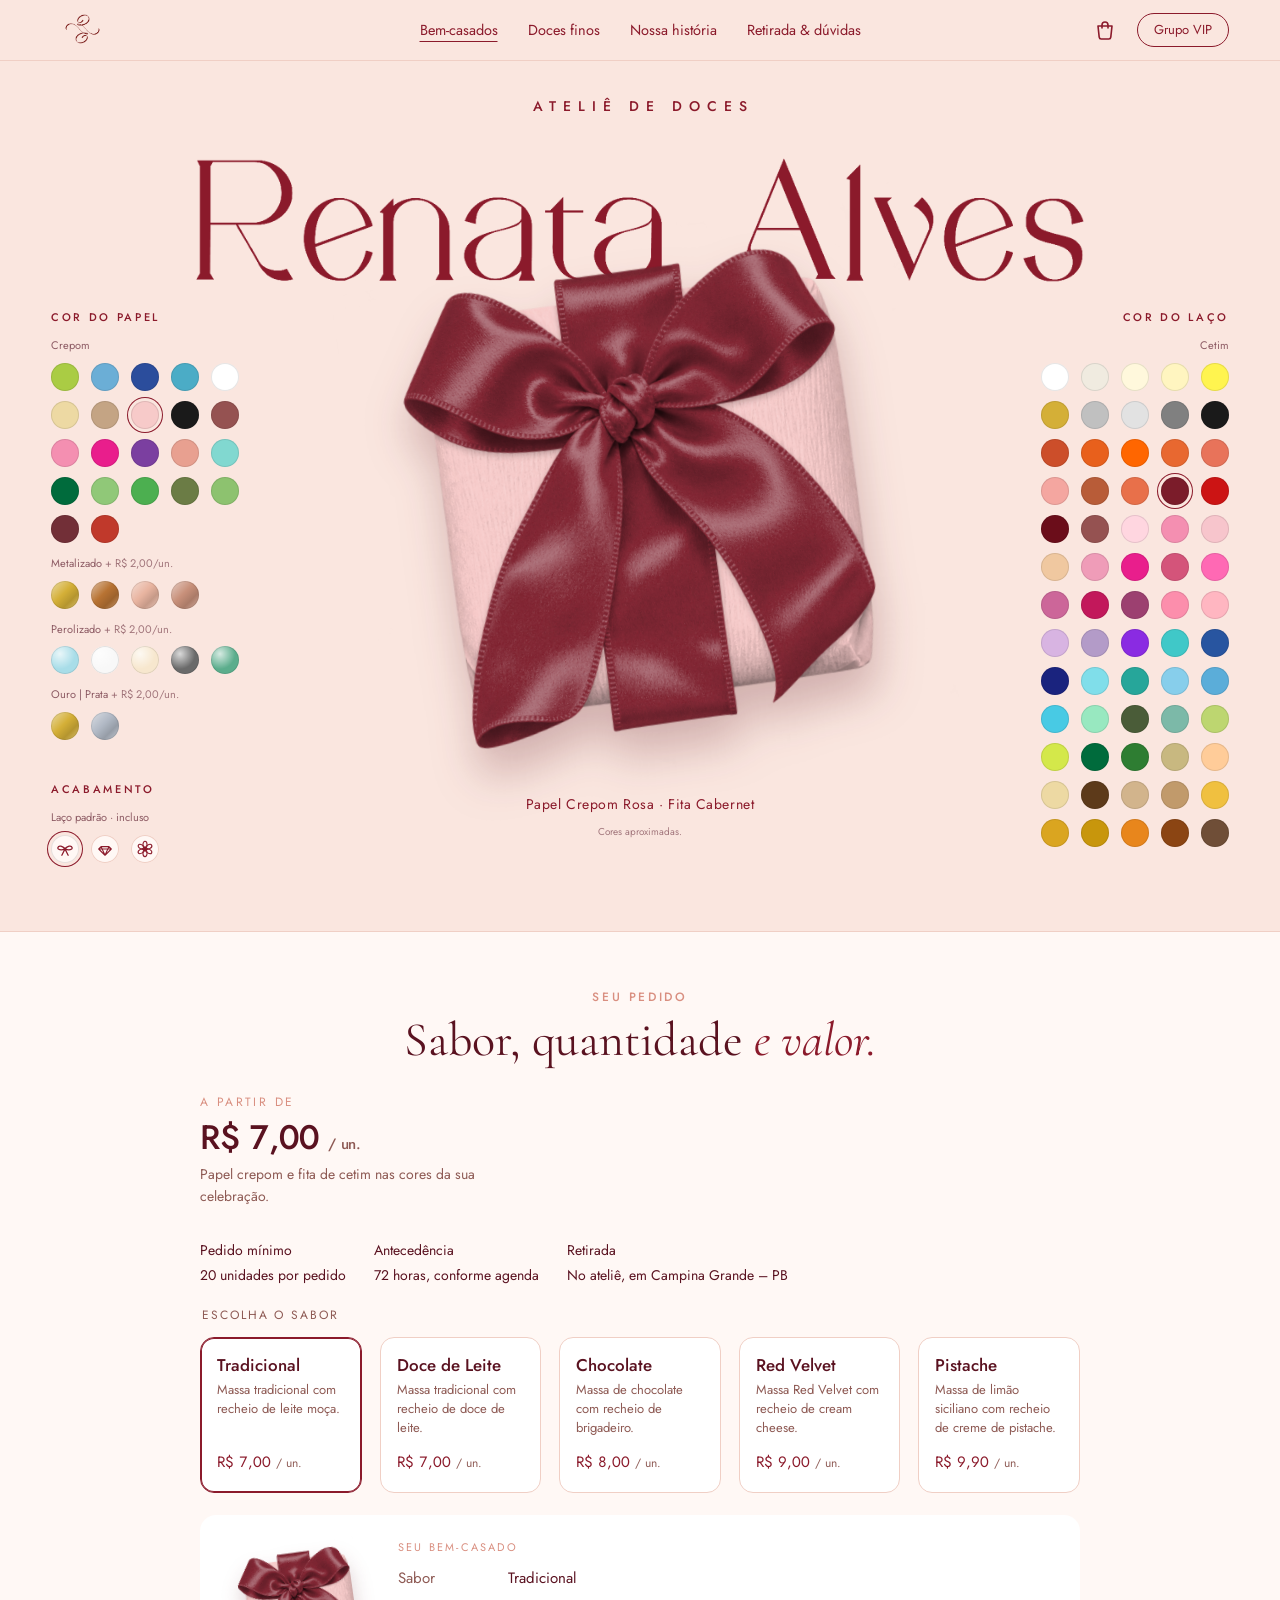
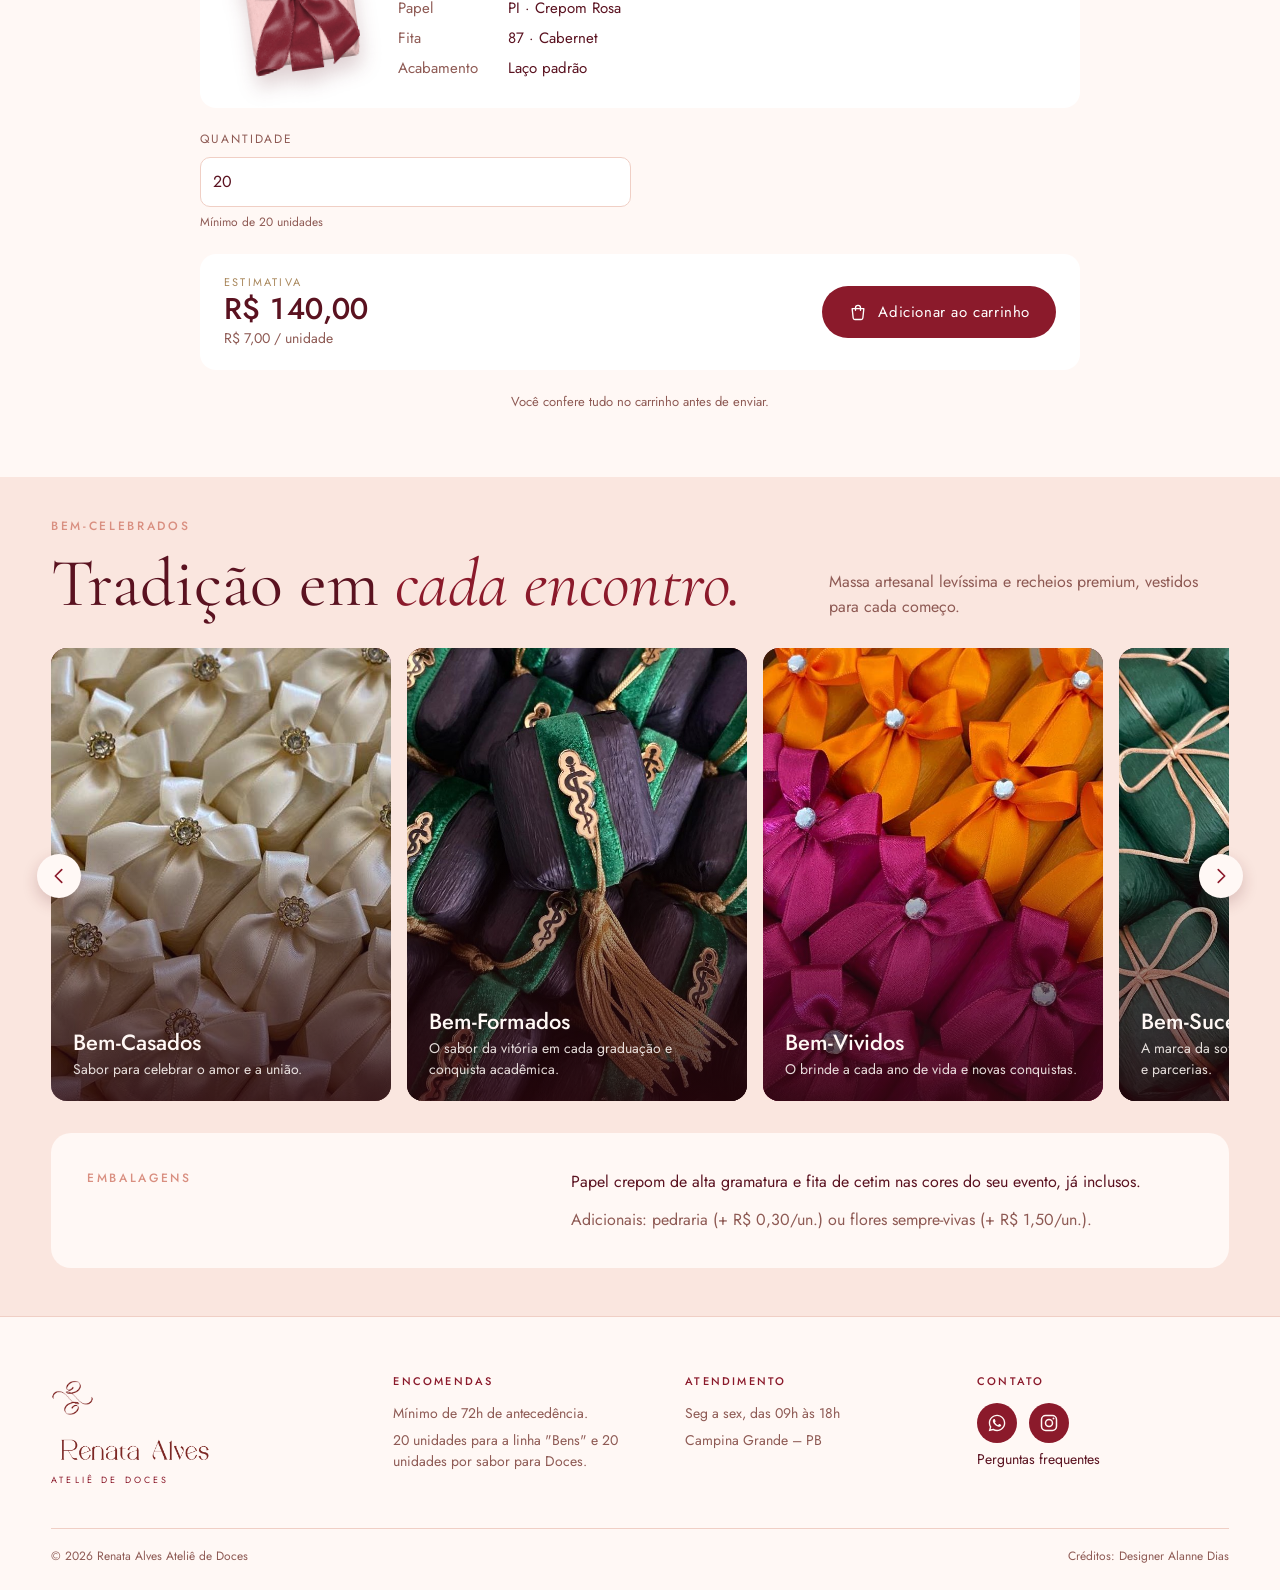
==== index.html @ 66b9b72e "Resumo do bem-casado mostra o sabor Co-Authored-By: Claude Opus 5.5 <noreply@anthropic.com> Claude-S" ====
<!doctype html>
<html lang="pt-BR">
<head>
<meta charset="utf-8">
<meta name="viewport" content="width=device-width,initial-scale=1,viewport-fit=cover">
<title>Renata Alves — Ateliê de Doces</title>
<meta name="description" content="Onde a sofisticação encontra o sabor artesanal. Doces finos e bem-celebrados sob encomenda em Campina Grande – PB.">
<link rel="icon" href="favicon.ico" sizes="any">
<link rel="icon" type="image/png" sizes="32x32" href="assets/favicon-32.png">
<link rel="apple-touch-icon" href="assets/apple-touch-icon.png">
<link rel="preconnect" href="https://fonts.googleapis.com">
<link rel="preconnect" href="https://fonts.gstatic.com" crossorigin>
<link rel="stylesheet" href="https://fonts.googleapis.com/css2?family=Cormorant+Garamond:ital,wght@0,400;0,500;0,600;1,400;1,500&family=Jost:wght@300;400;500&display=swap">
<link rel="stylesheet" href="style.css">
</head>
<body>
<header class="top">
  <a class="brand brand-top" href="./" aria-label="Renata Alves, início"><img class="brand-symbol" src="assets/simbolo-vermelho.png" alt="Renata Alves"></a>
  <nav id="menu" aria-label="Principal">
    <a href="./" aria-current="page">Bem-casados</a>
    <a href="doces.html">Doces finos</a>
    <a href="historia.html">Nossa história</a>
    <a href="faq.html">Retirada &amp; dúvidas</a>
    <a class="nav-vip-mobile" href="vip.html">Grupo VIP</a>
  </nav>
  <div class="top-actions">
    <a class="header-cta" href="vip.html">Grupo VIP</a>
    <button class="menu-btn" type="button" aria-controls="menu" aria-expanded="false"><span></span><span></span><span></span><b>Menu</b></button>
  </div>
</header>

<main class="page-index">
  <!-- INÍCIO + MONTADOR -->
  <section id="inicio" class="monte">
    <p class="hero-kicker">ATELIÊ DE DOCES</p>
    <h1 class="bg-name"><span>Renata Alves</span></h1>
    <div class="monte-grid" id="monte">
      <aside class="palette paper-side">
        <h2 class="legend">COR DO PAPEL</h2>
        <div id="papers"></div>
        <div class="finish-block">
          <h2 class="legend">ACABAMENTO</h2>
          <div id="finishes"></div>
        </div>
      </aside>

      <div class="center">
        <div class="stage" id="stage">
          <canvas id="bem-canvas" role="img" aria-label="Simulação do bem-casado com o papel e a fita escolhidos"></canvas>
          <p class="no-photo-msg">Não foi possível carregar a foto do bem-casado.</p>
        </div>
        <div class="codes" aria-live="polite">
          <p id="code-names"></p>
          <small>Cores aproximadas.</small>
        </div>
      </div>

      <aside class="palette ribbon-side">
        <h2 class="legend">COR DO LAÇO</h2>
        <div id="ribbons"></div>
      </aside>
    </div>

  </section>

  <section class="order-wrap" id="pedido-form">
    <div class="order-head">
      <span class="eyebrow">SEU PEDIDO</span>
      <h2>Sabor, quantidade <em>e valor.</em></h2>
    </div>
    <div class="hero-foot">
      <div class="hero-price">
        <p class="from">a partir de</p>
        <p class="amount">R$ 7,00 <span>/ un.</span></p>
        <p class="hero-desc">Papel crepom e fita de cetim nas cores da sua celebração.</p>
      </div>
      <dl class="hero-info">
        <div><dt>Pedido mínimo</dt><dd>20 unidades por pedido</dd></div>
        <div><dt>Antecedência</dt><dd>72 horas, conforme agenda</dd></div>
        <div><dt>Retirada</dt><dd>No ateliê, em Campina Grande – PB</dd></div>
      </dl>
    </div>

    <form id="config" class="order" novalidate>
      <fieldset class="flavor-pick">
        <legend>Escolha o sabor</legend>
        <div class="sabores" id="flavors" role="radiogroup" aria-label="Sabor"></div>
      </fieldset>
      <div class="order-summary" aria-live="polite">
        <canvas id="mini-bem" width="320" height="320" role="img" aria-label="Seu bem-casado com as cores escolhidas"></canvas>
        <div>
          <small>SEU BEM-CASADO</small>
          <dl>
            <div><dt>Sabor</dt><dd id="sum-flavor"></dd></div>
            <div><dt>Papel</dt><dd id="sum-paper"></dd></div>
            <div><dt>Fita</dt><dd id="sum-ribbon"></dd></div>
            <div><dt>Acabamento</dt><dd id="sum-finish"></dd></div>
          </dl>
        </div>
      </div>

      <fieldset class="row2" id="pedido">
        <div><label for="qty">Quantidade</label><input id="qty" type="number" step="1" required><small>Mínimo de 20 unidades</small></div>
      </fieldset>
      <div class="estimate" aria-live="polite">
        <div><small>ESTIMATIVA</small><strong id="total">R$ 140,00</strong><span id="unit">R$ 7,00 / unidade</span></div>
        <button class="button" type="submit"><svg class="ico" viewBox="0 0 24 24" aria-hidden="true"><path d="M5 8h14l-1.2 11.2a2 2 0 0 1-2 1.8H8.2a2 2 0 0 1-2-1.8L5 8Z" fill="none" stroke="currentColor" stroke-width="1.6" stroke-linejoin="round"/><path d="M9 10V7a3 3 0 0 1 6 0v3" fill="none" stroke="currentColor" stroke-width="1.6" stroke-linecap="round"/></svg> Adicionar ao carrinho</button>
      </div>
      <p class="form-note">Você confere tudo no carrinho antes de enviar.</p>
    </form>
  </section>

<section id="bens" class="bens section">
    <div class="section-heading">
      <div><span class="eyebrow">BEM-CELEBRADOS</span><h2>Tradição em <em>cada encontro.</em></h2></div>
      <div class="heading-text"><p>Massa artesanal levíssima e recheios premium, vestidos para cada começo.</p></div>
    </div>
    <div class="linhas-wrap">
      <div class="linhas" id="linhas"></div>
      <button type="button" class="slide-btn prev" aria-label="Anterior"><svg class="ico" viewBox="0 0 24 24" aria-hidden="true"><path d="M15 5l-7 7 7 7" fill="none" stroke="currentColor" stroke-width="1.8" stroke-linecap="round" stroke-linejoin="round"/></svg></button>
      <button type="button" class="slide-btn next" aria-label="Próximo"><svg class="ico" viewBox="0 0 24 24" aria-hidden="true"><path d="M9 5l7 7-7 7" fill="none" stroke="currentColor" stroke-width="1.8" stroke-linecap="round" stroke-linejoin="round"/></svg></button>
    </div>


    <div class="embalagens">
      <div>
        <span class="eyebrow">EMBALAGENS</span>
      </div>
      <div>
        <p>Papel crepom de alta gramatura e fita de cetim nas cores do seu evento, já inclusos.</p>
        <p class="muted">Adicionais: pedraria (+ R$ 0,30/un.) ou flores sempre-vivas (+ R$ 1,50/un.).</p>
      </div>
    </div>
  </section>
</main>

<footer>
  <div class="foot-top">
    <a class="foot-brand" href="./" aria-label="Renata Alves, início">
      <img class="brand-symbol" src="assets/simbolo-vermelho.png" alt="">
      <img class="brand-word" src="assets/renata-alves.png" alt="Renata Alves">
      <span class="brand-sub">ATELIÊ DE DOCES</span>
    </a>
    <div class="foot-col">
      <h4>Encomendas</h4>
      <p>Mínimo de 72h de antecedência.</p>
      <p>20 unidades para a linha "Bens" e 20 unidades por sabor para Doces.</p>
    </div>
    <div class="foot-col">
      <h4>Atendimento</h4>
      <p>Seg a sex, das 09h às 18h</p>
      <p>Campina Grande – PB</p>
    </div>
    <div class="foot-col">
      <h4>Contato</h4>
      <p class="social"><a href="https://wa.me/5583987185735" target="_blank" rel="noopener" aria-label="WhatsApp"><svg class="ico" viewBox="0 0 24 24" aria-hidden="true"><path fill="currentColor" d="M12.04 2C6.58 2 2.13 6.45 2.13 11.91c0 1.75.46 3.45 1.32 4.95L2.05 22l5.25-1.38a9.9 9.9 0 0 0 4.74 1.21c5.46 0 9.91-4.45 9.91-9.91C21.95 6.45 17.5 2 12.04 2Zm0 18.15a8.2 8.2 0 0 1-4.2-1.15l-.3-.18-3.12.82.83-3.04-.2-.31a8.2 8.2 0 0 1-1.26-4.38c0-4.54 3.7-8.24 8.25-8.24 4.54 0 8.24 3.7 8.24 8.24 0 4.55-3.7 8.24-8.24 8.24Zm4.52-6.17c-.25-.12-1.47-.72-1.69-.81-.23-.08-.39-.12-.56.13-.16.25-.64.81-.79.97-.14.17-.29.19-.54.06-.25-.12-1.05-.39-1.99-1.23-.74-.66-1.23-1.47-1.38-1.72-.14-.25-.02-.38.11-.51.11-.11.25-.29.37-.43.12-.15.17-.25.25-.42.08-.16.04-.31-.02-.43-.06-.12-.56-1.34-.76-1.84-.2-.48-.41-.42-.56-.43h-.48c-.17 0-.43.06-.66.31-.23.25-.87.85-.87 2.07 0 1.22.89 2.4 1.01 2.56.12.17 1.75 2.67 4.24 3.74.59.26 1.05.41 1.41.52.59.19 1.13.16 1.56.1.48-.07 1.47-.6 1.67-1.18.21-.58.21-1.07.14-1.18-.06-.1-.22-.16-.47-.29Z"/></svg></a><a href="https://www.instagram.com/renataalvesdoces/" target="_blank" rel="noopener" aria-label="Instagram"><svg class="ico" viewBox="0 0 24 24" aria-hidden="true"><rect x="3" y="3" width="18" height="18" rx="5" fill="none" stroke="currentColor" stroke-width="1.8"/><circle cx="12" cy="12" r="4.2" fill="none" stroke="currentColor" stroke-width="1.8"/><circle cx="17.4" cy="6.6" r="1.2" fill="currentColor"/></svg></a></p>
      <p><a href="faq.html">Perguntas frequentes</a></p>
    </div>
  </div>
  <div class="foot-bottom">
    <small>© 2026 Renata Alves Ateliê de Doces</small>
    <small>Créditos: Designer Alanne Dias</small>
  </div>
</footer>

<script type="module" src="bens.js"></script>
</body>
</html>
---- style.css ----
/* Renata Alves — fundo claro, vermelho da marca e dourado discreto */
:root{
  --bg:#FAE6DF; --paper:#FFF8F5; --ink:#5A1220; --muted:#8E5A54; --line:#F0CFC5;
  --red:#8B1A2B; --rose:#D98F80; --deep:#5A1220; --gold:#a8865a;
  --display:"Cormorant Garamond","Times New Roman",Georgia,serif;
  --body:"Jost","Helvetica Neue",Arial,sans-serif;
  color-scheme:light;
}
*{box-sizing:border-box}
html{scroll-behavior:smooth}
body{margin:0;background:var(--bg);color:var(--ink);font-family:var(--body);font-weight:400;font-size:16px;line-height:1.6}
h1,h2,h3{font-family:var(--display);font-weight:400;line-height:1.05;margin:0;text-wrap:balance}
h2 em,h1 em{color:var(--red)}
p{margin:0}
a{color:inherit}
button,input,select{font:inherit;color:inherit}
:focus-visible{outline:2px solid var(--red);outline-offset:3px}
.eyebrow,.legend{font-family:var(--body);font-size:12px;letter-spacing:.22em;font-weight:500;color:var(--rose)}
.muted{color:var(--muted)}

/* topo */
.top{position:sticky;top:0;z-index:20;background:color-mix(in srgb,var(--bg) 92%,transparent);backdrop-filter:blur(8px);display:grid;grid-template-columns:1fr auto 1fr;align-items:center;gap:24px;padding:16px max(20px,4vw);border-bottom:1px solid var(--line)}
.top .brand{justify-self:start}
.top .header-cta{justify-self:end}
.brand{display:flex;align-items:center;gap:12px;text-decoration:none;line-height:1}
.brand-symbol{height:34px;width:auto}
.brand-text{display:flex;flex-direction:column;align-items:center}
.brand-word{height:26px;width:auto}
.brand-top .brand-symbol{height:68px;width:auto}
.brand-top .brand-text{align-items:center}
.brand-sub{font-size:9px;letter-spacing:.35em;color:var(--red);margin-top:6px}
.top nav{display:flex;flex-wrap:wrap;justify-content:center;gap:6px 22px;font-size:13.5px}
.top nav a{text-decoration:none}
.top nav a:hover{color:var(--red)}
.header-cta{text-decoration:none;font-size:14px;border:1px solid var(--ink);border-radius:999px;padding:9px 20px;white-space:nowrap}
.header-cta:hover{background:var(--ink);color:var(--bg)}
.menu-btn{display:none;align-items:center;gap:4px;justify-self:end;background:none;border:1px solid var(--ink);border-radius:999px;padding:8px 14px;cursor:pointer;color:var(--ink)}
.menu-btn span{display:block;width:14px;height:1.5px;background:currentColor;margin:2px 0}
.menu-btn{flex-direction:column}
.menu-btn b{position:absolute;width:1px;height:1px;overflow:hidden;clip:rect(0 0 0 0)}
@media (max-width:1080px){
  .top{grid-template-columns:1fr auto}
  .menu-btn{display:flex}
  .top nav{display:none;position:absolute;top:100%;left:0;right:0;flex-direction:column;align-items:center;gap:0;background:var(--bg);border-bottom:1px solid var(--line);padding:8px 0 16px}
  .top nav a{padding:12px 20px;font-size:16px}
  body.menu-open .top nav{display:flex}
}
@media (max-width:420px){.brand-top .brand-symbol{height:52px}.header-cta{font-size:13px;padding:8px 14px}}

/* montador */
.monte{padding:40px max(20px,4vw) 80px;position:relative}
.bg-name{margin:0 auto;width:min(1180px,92%);aspect-ratio:1280/199;background:var(--hero-ink);-webkit-mask:url("assets/renata-alves.png") center/contain no-repeat;mask:url("assets/renata-alves.png") center/contain no-repeat;position:relative;z-index:0;pointer-events:none;user-select:none}
.bg-name span{position:absolute;width:1px;height:1px;overflow:hidden;clip:rect(0 0 0 0)}
.monte-grid{display:grid;grid-template-columns:minmax(200px,250px) 1fr minmax(200px,250px);grid-template-areas:"paper center ribbon";gap:24px;align-items:center;max-width:1240px;margin:-11vw auto 0;position:relative;z-index:1;align-items:stretch}
@media (min-width:1300px){.monte-grid{margin-top:-140px}}
.center{align-self:center}
.paper-side{grid-area:paper}.ribbon-side{grid-area:ribbon}.center{grid-area:center;min-width:0}
.palette{display:flex;flex-direction:column;gap:14px;padding-top:max(190px,15vw)}
.finish-block{margin-top:auto;display:grid;gap:14px}
.legend{font-size:11px;letter-spacing:.2em;color:var(--red);margin:0}
.sw-group{display:grid;gap:8px;margin-bottom:12px}
.sw-title{font-size:11px;color:var(--muted)}
.sw-title em{font-style:normal;opacity:.8}
.sw-grid{display:grid;grid-template-columns:repeat(5,28px);gap:10px 12px}
.sw{width:28px;height:28px;border-radius:50%;border:0;padding:0;cursor:pointer;background:var(--c);box-shadow:inset 0 0 0 1px rgba(0,0,0,.1);transition:transform .15s}
.sw:hover{transform:scale(1.1)}
.sw[aria-pressed="true"]{box-shadow:inset 0 0 0 1px rgba(0,0,0,.1),0 0 0 3px var(--bg),0 0 0 4px var(--red)}
.sw.t-metalizado{background:linear-gradient(135deg,rgba(255,255,255,.55),rgba(255,255,255,0) 45%,rgba(0,0,0,.15) 70%,rgba(255,255,255,.3)),var(--c)}
.sw.t-perolado{background:radial-gradient(circle at 32% 28%,rgba(255,255,255,.75),rgba(255,255,255,0) 55%),var(--c)}

.stage{position:relative;aspect-ratio:1/1;width:100%;max-width:580px;margin-inline:auto}
.stage canvas{width:100%;height:100%;display:block;opacity:0;transition:opacity .4s;filter:drop-shadow(0 26px 22px rgba(84,44,32,.22));transform:rotate(-8deg);animation:sway 7s ease-in-out infinite}
.stage.ready canvas{opacity:1}
.stage.paused canvas{animation-play-state:paused}
@keyframes sway{0%,100%{transform:translateY(0) rotate(-8deg)}50%{transform:translateY(-10px) rotate(-5deg)}}
.no-photo-msg{display:none}
.stage.no-photo .no-photo-msg{display:grid;place-items:center;position:absolute;inset:0;font-size:14px;color:var(--muted)}
.codes{text-align:center;display:grid;gap:4px;margin-top:6px}
#code-main{font-size:15px;letter-spacing:.08em;color:var(--red)}
#code-names{font-size:13px;color:var(--muted)}
.codes small{font-size:10px;color:var(--muted);opacity:.8;margin-top:4px}
.motion{display:block;margin:12px auto 0;background:none;border:0;border-bottom:1px solid var(--muted);font-size:12px;color:var(--ink);cursor:pointer;padding:2px 0}

@media (max-width:980px){
  .monte-grid{grid-template-columns:1fr 1fr;grid-template-areas:"center center" "paper ribbon";margin-top:-6vw}
  .palette{padding-top:0}
}
@media (max-width:560px){
  .monte-grid{grid-template-columns:1fr;grid-template-areas:"center" "paper" "ribbon"}
  .sw-grid{grid-template-columns:repeat(auto-fill,28px)}
}
@media (prefers-reduced-motion:reduce){.stage canvas{animation:none}}

/* pedido */
.order{max-width:880px;margin:56px auto 0;display:grid;gap:28px;border-top:1px solid var(--line);padding-top:40px}
fieldset{border:0;margin:0;padding:0;display:grid;gap:12px;min-width:0}
legend,label{font-size:12px;letter-spacing:.16em;text-transform:uppercase;color:var(--muted);margin-bottom:8px;display:block}
.flavors{display:flex;flex-wrap:wrap;gap:8px}
.flavors button{display:flex;gap:10px;align-items:baseline;border:1px solid var(--line);background:var(--paper);border-radius:999px;padding:10px 18px;cursor:pointer}
.flavors button small{color:var(--muted);font-size:13px}
.flavors button[aria-pressed="true"]{background:var(--ink);color:var(--bg);border-color:var(--ink)}
.flavors button[aria-pressed="true"] small{color:inherit;opacity:.75}
.row3{grid-template-columns:repeat(3,1fr);gap:18px}


.row3 > div{display:grid;min-width:0}
select,input{width:100%;border:1px solid var(--line);background:var(--paper);border-radius:10px;padding:11px 12px}
.row3 small{font-size:12px;color:var(--muted);margin-top:6px}
.estimate{display:flex;flex-wrap:wrap;align-items:center;justify-content:space-between;gap:16px;background:var(--paper);border:1px solid var(--line);border-radius:16px;padding:20px 24px}
.estimate small{display:block;font-size:11px;letter-spacing:.2em;color:var(--gold)}
.estimate strong{display:block;font-family:var(--display);font-size:40px;font-weight:500;line-height:1.1;font-variant-numeric:tabular-nums}
.estimate span{font-size:14px;color:var(--muted)}
.button{display:inline-flex;gap:10px;align-items:center;background:var(--red);color:#fff;border:0;border-radius:999px;padding:14px 26px;font-size:15px;letter-spacing:.04em;text-decoration:none;cursor:pointer}
.button:hover{background:#6f1220}
.form-note{font-size:13px;color:var(--muted);text-align:center}

/* faixa */
.ribbon-strip{background:var(--red);color:#f6e9e2;font-size:12px;letter-spacing:.28em;padding:16px max(20px,4vw);text-align:center;line-height:2}
.ribbon-strip span{color:#d8b98c;margin-inline:10px}

/* seções */
.section{padding:96px max(20px,4vw);max-width:1320px;margin-inline:auto}
.section h2,.closing h2{font-size:clamp(40px,5.5vw,68px)}
.section-heading{display:flex;flex-wrap:wrap;justify-content:space-between;align-items:end;gap:24px;margin-bottom:36px}
.section-heading > div{display:grid;gap:12px}
.section-heading p{color:var(--muted);max-width:40ch}
.filters{display:flex;flex-wrap:wrap;gap:8px;margin-bottom:28px}
.filters button{border:1px solid var(--line);background:none;border-radius:999px;padding:8px 18px;cursor:pointer;font-size:14px}
.filters button.active{background:var(--ink);color:var(--bg);border-color:var(--ink)}
.carousel{position:relative;margin-inline:calc(-1 * max(20px,4vw))}
.products{display:flex;gap:14px;overflow-x:auto;scroll-snap-type:x proximity;padding:4px max(20px,4vw) 18px;scrollbar-width:thin;cursor:grab;user-select:none}
.products.dragging{cursor:grabbing;scroll-snap-type:none}
.products::-webkit-scrollbar{height:6px}.products::-webkit-scrollbar-thumb{background:var(--line);border-radius:3px}
.product{flex:0 0 clamp(220px,22vw,290px);scroll-snap-align:start;display:grid;gap:8px;align-content:start;text-decoration:none;color:inherit}
.product-img{aspect-ratio:4/5;background:url("assets/papel-fundo.jpg") center/cover no-repeat,#F4D8CF;overflow:hidden;position:relative;max-width:100%}
.product-img img{width:100%;height:100%;object-fit:cover;display:block}
.product-img.is-cut img{object-fit:contain;object-position:center bottom;padding:8% 6% 6%;filter:drop-shadow(0 14px 12px rgba(90,18,32,.22));transition:transform .35s ease}
.product:hover .product-img.is-cut img{transform:translateY(-6px) scale(1.03)}
.product-line{display:flex;justify-content:space-between;align-items:baseline;gap:12px}
.product-line h3{font-family:var(--body);font-size:14px;font-weight:400;letter-spacing:.02em}
.product-line span{font-size:14px;white-space:nowrap;font-variant-numeric:tabular-nums}
.product p{font-size:12.5px;color:var(--muted);line-height:1.45;display:-webkit-box;-webkit-line-clamp:2;-webkit-box-orient:vertical;overflow:hidden}
.drag-cursor{position:absolute;left:0;top:0;width:76px;height:76px;margin:-38px 0 0 -38px;border-radius:50%;background:var(--deep);color:#FFF8F5;font-size:11px;letter-spacing:.12em;display:grid;place-items:center;pointer-events:none;opacity:0;transition:opacity .2s;z-index:3}
.carousel.show-cursor .drag-cursor{opacity:1}
@media (hover:none){.drag-cursor{display:none}}
#doces .section-heading h2{text-transform:uppercase;font-size:clamp(34px,4.6vw,56px);letter-spacing:.01em}
.catalog-note{margin-top:32px;font-size:13px;color:var(--muted)}

.atelier{display:grid;grid-template-columns:1fr 1.3fr;gap:56px;align-items:center}
.atelier > div:last-child{display:grid;gap:18px;max-width:58ch}
.atelier-mark{max-width:380px;width:100%;justify-self:center}
.atelier-mark img{width:100%;height:auto;display:block}
.text-link{color:var(--red)}
@media (max-width:820px){.atelier{grid-template-columns:1fr}}

.faq{display:grid;grid-template-columns:1fr 1.4fr;gap:48px}
.faq > div:first-child{display:grid;gap:12px;align-content:start}
details{border-bottom:1px solid var(--line);padding:18px 0}
summary{cursor:pointer;font-family:var(--display);font-size:24px;list-style:none;display:flex;justify-content:space-between;gap:16px}
summary::after{content:"+";color:var(--red)}
details[open] summary::after{content:"–"}
details p{margin-top:10px;color:var(--muted);max-width:60ch}
@media (max-width:820px){.faq{grid-template-columns:1fr}}

.closing{text-align:center;padding:96px max(20px,4vw);display:grid;gap:18px;justify-items:center;background:var(--paper);border-top:1px solid var(--line)}

footer{display:grid;grid-template-columns:repeat(auto-fit,minmax(200px,1fr));gap:24px;align-items:center;padding:40px max(20px,4vw);font-size:14px;color:var(--muted);border-top:1px solid var(--line)}
footer small{font-size:12px}

@media (prefers-reduced-motion:reduce){html{scroll-behavior:auto}*{transition:none!important}}



.sw-finish{display:grid;place-items:center;background:var(--paper);color:var(--red);box-shadow:inset 0 0 0 1px var(--line)}
.sw-finish svg{width:22px;height:22px}

.row2{display:grid;grid-template-columns:repeat(2,1fr);gap:18px}
.row2 > div{display:grid;min-width:0}
.row2 small{font-size:12px;color:var(--muted);margin-top:6px}
@media (max-width:700px){.row2{grid-template-columns:1fr}}

/* seções vindas do site antigo */
section[id]{scroll-margin-top:84px}
.heading-text{display:grid;gap:10px;max-width:56ch;color:var(--muted)}
.intro{text-align:center;display:grid;gap:18px;justify-items:center}
.intro .lead{font-size:18px;max-width:60ch;color:var(--muted)}
.intro-cols{display:grid;grid-template-columns:1fr 1.4fr;gap:40px;text-align:left;margin-top:30px;max-width:980px;border-top:1px solid var(--line);padding-top:36px}
.intro-cols h3,.embalagens h3,.historia h3,.retiradas h3,.sub-h{font-family:var(--display);font-size:30px;font-weight:500;color:var(--red)}
.intro-cols > div{display:grid;gap:10px}
@media (max-width:760px){.intro-cols{grid-template-columns:1fr;gap:16px}}

.bens{display:grid;gap:40px}
.bens .section-heading{margin-bottom:0}
.linhas{display:grid;grid-template-columns:repeat(auto-fill,minmax(180px,1fr));gap:22px}
.linha{display:grid;gap:8px;align-content:start}
.linha-img,.sabor-img{border-radius:14px;overflow:hidden;background:var(--paper);aspect-ratio:3/4;max-width:100%}
.linha-img img,.sabor-img img{width:100%;height:100%;object-fit:cover;display:block}
.linha h3{font-size:26px;color:var(--red)}
.linha p{font-size:14px;color:var(--muted)}
.sabores{display:grid;grid-template-columns:repeat(5,minmax(0,1fr));gap:18px}
@media (max-width:760px){.sabores{grid-template-columns:none;grid-auto-flow:column;grid-auto-columns:42%;overflow-x:auto;scroll-snap-type:x mandatory;padding-bottom:8px}.sabor{scroll-snap-align:start}}
.flavor-pick legend{margin-bottom:12px}
.sabor{display:flex;flex-direction:column;gap:6px;text-align:left;cursor:pointer;background:var(--paper);border:1px solid var(--line);border-radius:14px;padding:18px 16px;min-height:150px;transition:border-color .15s,box-shadow .15s}
.sabor:hover{border-color:var(--rose)}
.sabor[aria-pressed="true"]{border-color:var(--red);box-shadow:inset 0 0 0 1px var(--red)}
.sabor-name{font-family:var(--display);font-size:24px;line-height:1.1;color:var(--ink)}
.sabor-desc{font-size:13px;color:var(--muted);line-height:1.45}
.sabor-price{margin-top:auto;padding-top:6px;font-size:15px;color:var(--red);font-variant-numeric:tabular-nums}
.sabor-price small{font-size:12px;color:var(--muted)}
.embalagens{display:grid;grid-template-columns:1fr 1.4fr;gap:40px;background:var(--paper);border-radius:20px;padding:36px}
.embalagens > div{display:grid;gap:12px;align-content:start}
.embalagens .button{justify-self:start;margin-top:6px}
@media (max-width:760px){.embalagens{grid-template-columns:1fr;padding:24px}}

.historia{display:grid;gap:48px}
.historia-head{display:grid;grid-template-columns:minmax(200px,340px) 1fr;gap:48px;align-items:center}
.historia-head > div:last-child{display:grid;gap:14px;max-width:62ch}
.historia-cols{display:grid;grid-template-columns:repeat(3,1fr);gap:32px}
.historia-cols article{display:grid;gap:10px;align-content:start;border-top:1px solid var(--rose);padding-top:20px}
.historia-cols p{color:var(--muted);font-size:15px}
@media (max-width:860px){.historia-head,.historia-cols{grid-template-columns:1fr}.atelier-mark{max-width:220px}}

.vip{background:var(--deep);color:#FFF8F5;padding:96px max(20px,4vw)}
.vip-inner{max-width:720px;margin:0 auto;display:grid;gap:14px;text-align:center;justify-items:center}
.vip h2{font-size:clamp(38px,5vw,60px)}
.vip h2 em{color:var(--rose)}
.vip .eyebrow{color:var(--rose)}
.vip p{color:#F3D0C6}
.vip .small{font-size:13px;opacity:.8}
.button-light{background:#FFF8F5;color:var(--deep);margin-top:8px}
.button-light:hover{background:#fff}

.retiradas{display:grid;grid-template-columns:1fr 1.6fr;gap:48px}
.retiradas > div:first-child{display:grid;gap:12px;align-content:start}
.ret-grid{display:grid;grid-template-columns:1fr 1fr;gap:32px}
.ret-grid > div{display:grid;gap:8px;align-content:start}
.ret-grid h3{font-size:24px;margin-top:8px}
.addr{font-size:17px}
.hours{border-collapse:collapse;width:100%;font-size:15px}
.hours th{text-align:left;font-weight:400;color:var(--muted);padding:9px 0;border-bottom:1px solid var(--line)}
.hours td{text-align:right;padding:9px 0;border-bottom:1px solid var(--line);font-variant-numeric:tabular-nums}
@media (max-width:860px){.retiradas,.ret-grid{grid-template-columns:1fr}}
.faq-cta{margin-top:20px}
.faq-cta a{color:var(--red)}

footer{background:var(--paper)}
.foot-brand{display:grid;justify-items:start;gap:8px}
.foot-brand .brand-symbol{height:46px;width:auto}
.foot-brand .brand-word{height:26px;width:auto}
footer p{margin:0 0 4px}
.foot-links{display:flex;flex-wrap:wrap;gap:14px}
.foot-links a{color:var(--red)}
.ribbon-strip{background:var(--red)}
.button{background:var(--red)}
.button:hover{background:var(--deep)}
.ribbon-strip span{color:var(--rose)}

/* ===== estética do topo (referência Kanelbullar) ===== */
:root{--hero-bg:#FAE6DF;--hero-ink:#8B1A2B;--hero-muted:#8C5A63;--hero-line:rgba(139,26,43,.18)}
.top{background:var(--hero-bg);color:var(--hero-ink);border-bottom-color:var(--hero-line)}
.top nav a{color:var(--hero-ink)}
.top nav a:hover{color:var(--hero-muted)}
.menu-btn{color:var(--hero-ink);border-color:var(--hero-ink)}
@media (max-width:1080px){.top nav{background:var(--hero-bg);border-bottom-color:var(--hero-line)}}


.monte{background:var(--hero-bg);color:var(--hero-ink);padding-top:28px;padding-bottom:48px}
.monte .legend{color:var(--red);letter-spacing:.24em}
.monte .sw-title{color:var(--hero-muted)}
.monte .palette{border:0;padding:0;background:none}
.monte .sw{box-shadow:inset 0 0 0 1px rgba(0,0,0,.1)}
.monte .sw[aria-pressed="true"]{box-shadow:inset 0 0 0 1px rgba(0,0,0,.1),0 0 0 3px var(--hero-bg),0 0 0 4px var(--hero-ink)}
.monte .sw-finish{background:var(--paper);color:var(--hero-ink);box-shadow:inset 0 0 0 1px var(--line)}
#code-main{color:var(--hero-ink)}
#code-names,.monte .codes small{color:var(--hero-muted)}
.monte .motion{color:var(--hero-ink);border-bottom-color:var(--hero-muted)}
.stage canvas{filter:drop-shadow(0 28px 22px rgba(90,18,32,.25))}
.monte-grid{margin-top:-10vw}
@media (min-width:1300px){.monte-grid{margin-top:-120px}}
.palette{padding-top:20px}
.paper-side,.ribbon-side{margin-top:max(140px,10vw);align-self:stretch}
.monte-grid{align-items:stretch}
.ribbon-side #ribbons{flex:1}
.paper-side .finish-block{margin-top:auto;padding-top:18px}

.hero-foot{display:flex;flex-wrap:wrap;justify-content:space-between;align-items:end;gap:32px;max-width:1240px;margin:36px auto 0}
.hero-price{display:grid;gap:8px;max-width:300px}
.hero-price .from{font-size:12px;letter-spacing:.2em;text-transform:uppercase;color:var(--hero-muted)}
.hero-price .amount{font-family:var(--display);font-size:46px;line-height:1;font-variant-numeric:tabular-nums}
.hero-price .amount span{font-size:18px;color:var(--hero-muted)}
.hero-desc{font-size:14px;color:var(--muted)}
.pill{justify-self:start;margin-top:8px;background:var(--red);color:#FFF8F5;text-decoration:none;border-radius:999px;padding:11px 26px;font-size:13px;letter-spacing:.14em;text-transform:uppercase}
.pill:hover{background:var(--deep)}
.hero-info{margin:0;display:grid;min-width:min(380px,100%)}
.hero-info div{display:grid;grid-template-columns:130px 1fr;gap:16px;padding:12px 0;border-top:1px solid var(--hero-line);font-size:14px}
.hero-info div:last-child{border-bottom:1px solid var(--hero-line)}
.hero-info dt{font-family:var(--display);font-size:17px}
.hero-info dd{margin:0;text-align:right;color:var(--muted)}
@media (max-width:980px){.paper-side,.ribbon-side{margin-top:0}.monte-grid{margin-top:-7vw}}

.order-wrap{padding:24px max(20px,4vw) 80px}
.order-wrap .order{margin-top:24px}

/* ===== celular: mesmo padrão do computador ===== */
@media (max-width:980px){
  .monte{padding-top:20px}
  .bg-name{width:94%}
  .monte-grid{grid-template-columns:1fr 1fr;grid-template-areas:"center center" "paper ribbon";gap:28px 18px;margin-top:-13vw}
  .paper-side,.ribbon-side{margin-top:0;padding-top:0}
  .stage{max-width:520px}
}
@media (max-width:560px){
  .monte-grid{grid-template-columns:1fr 1fr;grid-template-areas:"center center" "paper ribbon";margin-top:-12vw}
  .sw-grid{grid-template-columns:repeat(5,22px);gap:8px 7px}
  .sw{width:22px;height:22px}
  .sw-finish svg{width:17px;height:17px}
  .monte .legend{font-size:10px;letter-spacing:.18em}
  .sw-title{font-size:10px}
  .codes{margin-top:0}
  .hero-foot{margin-top:28px}
  .hero-info{min-width:0;width:100%}
  .hero-info div{grid-template-columns:110px 1fr}
}
@media (max-width:360px){.sw-grid{grid-template-columns:repeat(4,22px)}}
@media (max-width:560px){.stage{max-width:68%}.monte-grid{margin-top:0}}

/* celular: o bem-casado acompanha a rolagem enquanto a pessoa escolhe as cores */
@media (max-width:980px){
  .center{position:sticky;top:var(--header-h,72px);z-index:5;align-self:start;background:var(--hero-bg);padding-bottom:10px}
  .center .codes small,.center .motion{display:none}
  .stage{max-width:min(58%,300px)}
  #code-main{font-size:14px}
  #code-names{font-size:12px}
}

/* resumo da simulação dentro do pedido */
.order-summary{display:grid;grid-template-columns:150px 1fr;gap:24px;align-items:center;background:var(--paper);border:1px solid var(--line);border-radius:16px;padding:18px 24px}
.order-summary canvas{width:150px;height:150px;transform:rotate(-8deg);filter:drop-shadow(0 12px 10px rgba(90,18,32,.2))}
.order-summary small{font-size:11px;letter-spacing:.2em;color:var(--rose)}
.order-summary dl{margin:8px 0 10px;display:grid;gap:6px}
.order-summary dl div{display:grid;grid-template-columns:100px 1fr;gap:10px;font-size:15px}
.order-summary dt{color:var(--muted)}
.order-summary dd{margin:0;color:var(--ink)}
@media (max-width:520px){.order-summary{grid-template-columns:96px 1fr;gap:14px;padding:14px}.order-summary canvas{width:96px;height:96px}.order-summary dl div{grid-template-columns:82px 1fr;font-size:14px}}
.to-order{display:block;width:max-content;margin:14px auto 0;font-size:12px;letter-spacing:.14em;text-transform:uppercase;color:#FFF8F5;background:var(--red);border-radius:999px;padding:10px 20px;text-decoration:none}
.to-order:hover{background:var(--deep)}
@media (max-width:980px){.to-order{margin-top:8px;padding:8px 16px;font-size:11px}}

/* simetria: a coluna do laço alinha pela direita, deixando o bem-casado no meio das cores */
.ribbon-side{text-align:right}
.ribbon-side .sw-group{justify-items:end}
.ribbon-side .sw-grid{justify-content:end}

/* páginas separadas */
.top nav a[aria-current="page"]{text-decoration:underline;text-underline-offset:6px;text-decoration-thickness:1px}
main[class^="page-"]:not(.page-index) > section:first-child{padding-top:72px}

/* rodapé organizado */
footer{display:block;background:var(--paper);border-top:1px solid var(--line);padding:56px max(20px,4vw) 24px;color:var(--muted);font-size:14px}
.foot-top{display:grid;grid-template-columns:1.2fr 1fr 1fr 1fr;gap:40px;align-items:start;max-width:1240px;margin:0 auto}
.foot-brand{display:flex;flex-direction:column;align-items:flex-start;gap:10px;text-decoration:none}
.foot-brand .brand-symbol{height:52px;width:auto;margin-left:-16px}
.foot-brand .brand-word{height:28px;width:auto;margin-left:-6px}
.foot-brand .brand-sub{margin-top:0}
.foot-col{display:grid;gap:6px;align-content:start}
.foot-col h4{margin:0 0 6px;font-family:var(--body);font-weight:500;font-size:11px;letter-spacing:.2em;text-transform:uppercase;color:var(--red)}
.foot-col p{margin:0;line-height:1.5}
.foot-col a{color:var(--ink);text-decoration:none}
.foot-col a:hover{color:var(--red);text-decoration:underline}
.foot-bottom{display:flex;flex-wrap:wrap;justify-content:space-between;gap:8px;max-width:1240px;margin:40px auto 0;padding-top:18px;border-top:1px solid var(--line);font-size:12px}
@media (max-width:860px){.foot-top{grid-template-columns:1fr 1fr;gap:28px}.foot-brand{grid-column:1/-1}}
@media (max-width:480px){.foot-top{grid-template-columns:1fr}}

/* doces: fundo limpo, só a sombra do doce (como foto de estúdio) */
.product-img{background:#F2E8E4}
.product-img.is-cut::before{content:"";position:absolute;left:50%;bottom:12.5%;width:52%;height:7%;transform:translateX(-46%);border-radius:50%;background:radial-gradient(closest-side,rgba(70,40,32,.42),rgba(70,40,32,.16) 55%,rgba(70,40,32,0));filter:blur(3px);z-index:0}
.product-img.is-cut img{position:relative;z-index:1;filter:drop-shadow(12px 9px 9px rgba(70,40,32,.22))}
.product:hover .product-img.is-cut img{transform:translateY(-4px)}

/* ===== catálogo de doces finos ===== */
.catalog{display:grid;grid-template-columns:repeat(4,minmax(0,1fr));gap:32px 18px}
@media (max-width:1080px){.catalog{grid-template-columns:repeat(3,minmax(0,1fr))}}
@media (max-width:760px){.catalog{grid-template-columns:repeat(2,minmax(0,1fr));gap:24px 12px}}
.item{display:flex;flex-direction:column;gap:8px;min-width:0}
.item .product-img{aspect-ratio:1/1;border-radius:4px}
.item.in-cart .product-img{box-shadow:inset 0 0 0 2px var(--red)}
.item p{font-size:12.5px;color:var(--muted);line-height:1.45;margin:0;display:-webkit-box;-webkit-line-clamp:2;-webkit-box-orient:vertical;overflow:hidden}
.item-action{margin-top:auto;padding-top:6px}
.add{width:100%;display:flex;justify-content:space-between;align-items:center;gap:8px;background:none;border:1px solid var(--red);color:var(--red);border-radius:999px;padding:9px 14px;font-size:13px;cursor:pointer}
.add span{font-size:11px;opacity:.8}
.add:hover{background:var(--red);color:var(--paper)}
.qty{display:flex;align-items:center;justify-content:space-between;gap:6px;background:var(--red);color:var(--paper);border-radius:999px;padding:4px}
.qty button{width:32px;height:32px;border-radius:50%;border:0;background:rgba(255,255,255,.14);color:inherit;font-size:18px;line-height:1;cursor:pointer}
.qty button:hover{background:rgba(255,255,255,.28)}
.qty span{font-size:13px;font-variant-numeric:tabular-nums}
@media (max-width:760px){.add{padding:8px 10px;font-size:12px}.add span{display:none}}

.cart-bar{position:fixed;left:0;right:0;bottom:0;z-index:30;padding:10px max(16px,4vw) calc(10px + env(safe-area-inset-bottom,0px));background:linear-gradient(transparent,rgba(250,230,223,.9) 30%)}
.cart-open{width:min(720px,100%);margin:0 auto;display:flex;align-items:center;gap:16px;background:var(--deep);color:#FFF8F5;border:0;border-radius:999px;padding:14px 22px;font-size:14px;cursor:pointer;box-shadow:0 10px 24px rgba(90,18,32,.25)}
.cart-open strong{font-family:var(--display);font-size:22px;font-weight:500;margin-left:auto}
.cart-cta{font-size:12px;letter-spacing:.12em;text-transform:uppercase;opacity:.85}
@media (max-width:480px){.cart-cta{display:none}}
body.cart-on{overflow:hidden}
.cart{position:fixed;z-index:40;right:0;top:0;bottom:0;width:min(440px,100%);background:var(--paper);box-shadow:-20px 0 40px rgba(90,18,32,.2);display:flex;flex-direction:column;padding:24px;padding-bottom:calc(24px + env(safe-area-inset-bottom,0px));overflow-y:auto}
.cart-head{display:flex;justify-content:space-between;align-items:center;border-bottom:1px solid var(--line);padding-bottom:12px}
.cart-head h2{font-size:32px}
.cart-close{background:none;border:0;font-size:30px;color:var(--ink);cursor:pointer;line-height:1}
.cart-list{list-style:none;margin:0;padding:0}
.cart-list li{display:grid;grid-template-columns:1fr auto;gap:8px 12px;align-items:center;padding:14px 0;border-bottom:1px solid var(--line)}
.cart-list li > div strong{display:block;font-weight:500}
.cart-list li small{font-size:12px;color:var(--muted)}
.cart-list .qty{grid-column:1;width:150px}
.line-total{grid-column:2;grid-row:1;text-align:right;font-variant-numeric:tabular-nums}
.remove{grid-column:2;grid-row:2;background:none;border:0;color:var(--muted);font-size:12px;text-decoration:underline;cursor:pointer;justify-self:end}
.cart-form{display:grid;gap:8px;margin-top:18px}
.cart-form label{font-size:12px;letter-spacing:.16em;text-transform:uppercase;color:var(--muted)}
.cart-form small{font-size:12px;color:var(--muted)}
.cart-sum{display:flex;justify-content:space-between;align-items:baseline;margin:12px 0 4px;padding-top:12px;border-top:1px solid var(--line)}
.cart-sum strong{font-family:var(--display);font-size:32px;font-weight:500}
.cart-form .button{justify-content:center}
.cart-note{font-size:12px;color:var(--muted);text-align:center}
.page-doces{padding-bottom:90px}
.cart[hidden],.cart-bar[hidden]{display:none}

/* Grupo VIP: botão no tom pêssego da cartela */
.vip .button-light{background:var(--rose);color:#FFF8F5}
.vip .button-light:hover{background:#FFF8F5;color:var(--deep)}

/* menu enxuto */
.top-actions{justify-self:end;display:flex;align-items:center;gap:10px}
.top .header-cta{display:inline-flex;color:var(--hero-ink);border-color:var(--hero-ink)}
.top .header-cta:hover,.top .header-cta[aria-current="page"]{background:var(--red);border-color:var(--red);color:#FFF8F5}
.top nav{gap:6px 30px;font-size:14.5px}
.nav-vip-mobile{display:none}
@media (max-width:1080px){.top .header-cta{display:none}.nav-vip-mobile{display:block}}
.page-faq #retiradas{padding-bottom:24px}




.hero-kicker{margin:6px 0 14px;text-align:center;font-size:clamp(11px,1.1vw,14px);letter-spacing:.5em;padding-left:.5em;color:var(--red);font-weight:500}
@media (max-width:560px){.hero-kicker{letter-spacing:.38em;margin-bottom:8px}}

/* cabeçalho escuro (vinho) */
.top{background:var(--deep);border-bottom:0;color:#FAE6DF}
body::before{background:var(--deep)}
.top nav a,.top nav a:hover{color:#FAE6DF}
.top nav a:hover{opacity:.8}
.top .brand-symbol{filter:brightness(0) invert(92%) sepia(12%) saturate(500%) hue-rotate(320deg)}
.top .header-cta{color:#FAE6DF;border-color:#FAE6DF}
.top .header-cta:hover,.top .header-cta[aria-current="page"]{background:#FAE6DF;color:var(--deep);border-color:#FAE6DF}
@media (max-width:1080px){.top nav{background:var(--deep);border-bottom:0}}
/* menu hambúrguer sem círculo */
.menu-btn,.top .menu-btn{border:0;border-radius:0;padding:8px 4px;color:#FAE6DF}
.menu-btn span{width:22px}
/* nome das cores sob o bem-casado */
#code-names{font-size:14px;color:var(--red);letter-spacing:.04em}

/* celular: catálogo de doces em linhas horizontais (foto à esquerda, texto à direita) */
@media (max-width:760px){
  .catalog{grid-template-columns:1fr;gap:0}
  .item{display:grid;grid-template-columns:92px 1fr auto;grid-template-areas:"img line line" "img desc desc" "img act act";column-gap:14px;row-gap:2px;align-items:center;padding:12px 0;border-bottom:1px solid var(--line)}
  .item .product-img{grid-area:img;width:92px;aspect-ratio:1;align-self:center}
  .item .product-img.is-cut img{padding:6%}
  .item .product-line{grid-area:line}
  .item .product-line h3{font-size:15px}
  .item p{grid-area:desc;-webkit-line-clamp:1;font-size:12px}
  .item-action{grid-area:act;padding-top:6px;margin:0}
  .item .add{width:auto;padding:6px 14px;display:inline-flex}
  .item .qty{width:150px;padding:3px}
  .item .qty button{width:28px;height:28px}
  .item.in-cart .product-img{box-shadow:inset 0 0 0 2px var(--red)}
}

/* largura fixa: nada passa da tela e o conteúdo não estica em telas grandes */
html,body{max-width:100%;overflow-x:clip}
img,canvas,svg{max-width:100%}
@media (max-width:760px){
  /* sabores em grade de 2 colunas, sem rolagem lateral */
  .sabores{grid-auto-flow:row;grid-auto-columns:auto;grid-template-columns:repeat(2,minmax(0,1fr));overflow:visible;gap:10px}
  .sabor{min-height:0;padding:14px 12px}
  .sabor-name{font-size:20px}
  .sabor-desc{font-size:12px}
}

/* trava o site na tela do celular: sem arrastar de lado e sem "quicar" ao rolar */
html,body{overflow-x:clip;width:100%}
html{overscroll-behavior:none;-webkit-text-size-adjust:100%;text-size-adjust:100%}
body{overscroll-behavior:none;touch-action:pan-y pinch-zoom}
.products,.sabores,.cart{touch-action:auto}
input,select,textarea{font-size:16px}

/* celular: nome Renata Alves fixo no cabeçalho */
.top-word{display:none}
@media (max-width:1080px){
  .top{grid-template-columns:1fr auto 1fr}
  .top-word img{height:26px;width:auto;filter:brightness(0) invert(92%) sepia(12%) saturate(500%) hue-rotate(320deg)}
  .top .brand-top{grid-column:1;grid-row:1}
  .top .top-actions{grid-column:3;grid-row:1}
}
/* mais espaço depois do botão "Continuar para o pedido" */
.to-order{margin-bottom:28px}
@media (max-width:980px){.center{padding-bottom:22px}.to-order{margin-bottom:0}.monte-grid{row-gap:36px}}

/* celular: menu abre na lateral (gaveta à direita) */
@media (max-width:1080px){
  .top nav{display:flex!important;position:fixed;top:0;right:0;bottom:0;left:auto;width:min(72vw,300px);flex-direction:column;align-items:flex-start;justify-content:flex-start;gap:0;
    padding:calc(var(--header-h,72px) + 16px) 28px 28px;background:var(--deep);box-shadow:-18px 0 40px rgba(40,6,12,.35);
    transform:translateX(105%);transition:transform .3s cubic-bezier(.2,.8,.2,1);z-index:-1;border:0}
  body.menu-open .top nav{transform:none}
  .top nav a{padding:14px 0;font-size:17px;width:100%;border-bottom:1px solid rgba(250,230,223,.14);text-align:left}
  .top nav a[aria-current="page"]{text-decoration:none;color:#fff;font-weight:500}
  .menu-btn{position:relative;z-index:2}
  body.menu-open::after{content:"";position:fixed;inset:0;background:rgba(40,6,12,.35);z-index:19}
  body.menu-open{overflow:hidden}
}
@media (prefers-reduced-motion:reduce){.top nav{transition:none}}
@media (max-width:1080px){.top{backdrop-filter:none;-webkit-backdrop-filter:none}}

/* cabeçalho na cor do fundo */
.top{background:var(--bg);color:var(--red);border-bottom:1px solid var(--line)}
body::before{background:var(--bg)}
.top nav a,.top nav a:hover{color:var(--red)}
.top .brand-symbol{filter:none}
.top .header-cta{color:var(--red);border-color:var(--red)}
.top .header-cta:hover,.top .header-cta[aria-current="page"]{background:var(--red);border-color:var(--red);color:#FFF8F5}
.menu-btn,.top .menu-btn{color:var(--red)}
body.menu-open .menu-btn{color:#FAE6DF}
@media (max-width:1080px){
  .top nav a,.top nav a:hover{color:#FAE6DF}
  .top nav a[aria-current="page"]{color:#fff}
}

/* tipos de bens: slide com texto sobre a imagem */
.linhas-wrap{position:relative}
.linhas{display:flex;gap:16px;overflow-x:auto;scroll-snap-type:x mandatory;scrollbar-width:none;padding-bottom:4px}
.linhas::-webkit-scrollbar{display:none}
.linha{position:relative;flex:0 0 clamp(240px,28vw,340px);aspect-ratio:3/4;border-radius:16px;overflow:hidden;scroll-snap-align:start;background:var(--deep);display:block}
.linha img{position:absolute;inset:0;width:100%;height:100%;object-fit:cover;transition:transform .6s ease}
.linha:hover img{transform:scale(1.04)}
.linha::after{content:"";position:absolute;inset:0;background:linear-gradient(to top,rgba(40,6,12,.82) 0%,rgba(40,6,12,.35) 38%,rgba(40,6,12,0) 62%)}
.linha-text{position:absolute;left:0;right:0;bottom:0;z-index:1;padding:22px;color:#FFF8F5;display:grid;gap:6px}
.linha-text h3{font-size:30px;color:#FFF8F5;line-height:1}
.linha-text p{font-size:14px;line-height:1.45;color:rgba(255,248,245,.88);margin:0}
.slide-btn{position:absolute;top:50%;transform:translateY(-50%);width:44px;height:44px;border-radius:50%;border:0;background:#FFF8F5;color:var(--red);font-size:26px;line-height:1;cursor:pointer;box-shadow:0 6px 16px rgba(90,18,32,.2);z-index:2}
.slide-btn.prev{left:-14px}.slide-btn.next{right:-14px}
.slide-btn:hover{background:var(--red);color:#FFF8F5}
@media (max-width:760px){.linha{flex-basis:78%}.slide-btn{display:none}.linha-text h3{font-size:26px}}
.bens > *,.linhas-wrap{min-width:0}

/* cabeçalho mais fino */
.top{padding-top:8px;padding-bottom:8px}
.brand-top .brand-symbol,.top .brand-top .brand-symbol{height:44px}
.top .header-cta{padding:6px 16px;font-size:13px}
@media (max-width:1080px){.brand-top .brand-symbol,.top .brand-top .brand-symbol{height:38px}.menu-btn,.top .menu-btn{padding:4px}}

/* menos espaços vazios entre as partes */
.monte{padding-bottom:24px}
.hero-foot{margin-top:24px}
.order-wrap{padding-top:0;padding-bottom:24px}
.order-wrap .order,.order{margin-top:16px;padding-top:28px;gap:22px}
.bens.section{padding-top:40px;padding-bottom:48px}
.bens{gap:28px}
@media (max-width:760px){
  .section{padding-top:40px;padding-bottom:40px}
  .monte{padding-bottom:8px}
  .hero-foot{margin-top:16px;gap:20px}
  .order-wrap .order,.order{margin-top:8px;padding-top:20px}
  .bens.section{padding-top:28px;padding-bottom:32px}
  footer{padding-top:36px}
}
@media (max-width:760px){.embalagens{gap:10px}}

/* ícones (sem emojis) */
.ico{width:1.15em;height:1.15em;flex:none;vertical-align:-.2em}
.button .ico,.cart-form .button .ico{width:20px;height:20px}
.social{display:flex;gap:12px;margin:2px 0 4px}
.social a{width:40px;height:40px;border-radius:50%;display:grid;place-items:center;background:var(--red);color:#FFF8F5;text-decoration:none}
.social a:hover{background:var(--deep);text-decoration:none}
.social .ico{width:20px;height:20px}
.slide-btn{display:grid;place-items:center}
.slide-btn .ico{width:22px;height:22px}
.cart-close .ico{width:24px;height:24px}
.faq-cta a{display:inline-flex;align-items:center;gap:6px}

/* ===== carrinho ===== */
.cart-btn{position:relative;background:none;border:0;padding:6px;cursor:pointer;color:var(--red);display:grid;place-items:center}
.cart-btn .ico{width:24px;height:24px}
.cart-badge{position:absolute;top:0;right:-2px;min-width:18px;height:18px;border-radius:9px;background:var(--red);color:#FFF8F5;font-size:11px;display:grid;place-items:center;padding:0 5px;font-variant-numeric:tabular-nums}
.cart-badge[hidden]{display:none}
.top-actions{gap:14px}
.cart-shade{position:fixed;inset:0;background:rgba(40,6,12,.35);z-index:39}
.cart-shade[hidden],.cart[hidden],.cart-bar[hidden],.cart-form[hidden],.cart-empty[hidden]{display:none}
.cart-open .ico{width:20px;height:20px}
.cart-empty{color:var(--muted);font-size:14px;margin:20px 0}
.ci{display:grid!important;grid-template-columns:64px 1fr auto;grid-template-areas:"img info total" "img qty del";gap:6px 12px;align-items:center;padding:14px 0;border-bottom:1px solid var(--line)}
.ci-img{grid-area:img;width:64px;height:64px;border-radius:10px;background:#F2E8E4;object-fit:contain;display:block}
.ci-img.is-doce{padding:4px}
.ci-info{grid-area:info;min-width:0;display:grid;gap:1px}
.ci-info strong{font-weight:500;font-size:15px}
.ci-info small{font-size:12px;color:var(--muted);line-height:1.35}
.ci-total{grid-area:total;font-variant-numeric:tabular-nums;font-size:14px;align-self:start}
.ci .qty{grid-area:qty;width:132px;padding:3px}
.ci .qty button{width:28px;height:28px}
.ci .qty button:disabled{opacity:.35;cursor:default}
.ci .remove{grid-area:del;justify-self:end}
.cart-list li.ci{grid-template-columns:64px minmax(0,1fr) auto;grid-template-areas:"img info total" "img qty del"}
.cart-list li.ci .qty{grid-column:auto;grid-area:qty;width:132px}
.cart-list li.ci .remove{grid-column:auto;grid-row:auto;grid-area:del}
.cart-list li.ci .ci-img{grid-area:img}

/* divisão entre personalização e pedido */
.order-wrap{background:var(--paper);border-top:1px solid var(--line);margin-top:32px;padding:56px max(20px,4vw) 64px}
.order-head{max-width:880px;margin:0 auto;display:grid;gap:8px;text-align:center}
.order-head h2{font-size:clamp(32px,4vw,48px)}
.order-wrap .hero-foot{max-width:880px;margin:28px auto 0;padding-bottom:28px;border-bottom:1px solid var(--line)}
.order-wrap .hero-price .from{color:var(--rose)}
.order-wrap .hero-price .amount{color:var(--ink)}
.order-wrap .hero-price .amount span{color:var(--muted)}
.order-wrap .hero-info div{border-color:var(--line)}
.order-wrap .hero-info dt{color:var(--ink)}
.order-wrap .order,.order-wrap .order-wrap .order{border-top:0;margin-top:20px;padding-top:0}
.order-wrap .sabor,.order-wrap .order-summary,.order-wrap .estimate,.order-wrap input{background:#fff}
@media (max-width:760px){.order-wrap{margin-top:20px;padding-top:40px;padding-bottom:40px}.order-wrap .hero-foot{margin-top:20px;padding-bottom:20px}}
@media (max-width:1080px){.top nav{box-shadow:none}body.menu-open .top nav{box-shadow:-18px 0 40px rgba(40,6,12,.35)}}
@media (max-width:760px){.order-head{margin-bottom:4px}.order-wrap .hero-foot{margin-top:14px}}

/* ===== páginas de conteúdo: blocos bem separados ===== */
.block{padding:64px max(20px,4vw)}
.block-alt{background:var(--paper);border-top:1px solid var(--line);border-bottom:1px solid var(--line)}
.block-inner{max-width:1080px;margin:0 auto;display:grid;gap:28px}
.block-inner.narrow{max-width:820px}
.block-head{display:grid;gap:8px;max-width:640px}
.block-head h1,.block-head h2{font-size:clamp(34px,4.6vw,56px);color:var(--ink)}
.block-head h1 em{color:var(--red)}
.block-head .lead,.hist-hero .lead{font-size:17px;color:var(--muted);margin-top:4px}
.hist-hero{grid-template-columns:200px 1fr;align-items:center;gap:40px}
.hist-hero > div{display:grid;gap:10px}
.hist-hero h1{font-size:clamp(36px,5vw,62px)}
.hist-mark{width:100%;max-width:200px;height:auto}
.cards3{display:grid;grid-template-columns:repeat(3,minmax(0,1fr));gap:18px}
.cards2{display:grid;grid-template-columns:repeat(2,minmax(0,1fr));gap:18px}
.info-card{background:#fff;border:1px solid var(--line);border-radius:16px;padding:26px;display:grid;gap:10px;align-content:start}
.block-alt .info-card{background:var(--bg)}
.info-card h3{font-family:var(--display);font-size:26px;font-weight:500;color:var(--red);line-height:1.1}
.info-card p{margin:0;color:var(--ink);font-size:15px;line-height:1.6}
.info-card .muted{color:var(--muted)}
.info-card .addr{font-size:17px}
.button-sm{justify-self:start;padding:10px 20px;font-size:14px;margin-top:6px}
.bio-card{border-left:3px solid var(--red);padding:6px 0 6px 24px;display:grid;gap:10px;max-width:720px}
.bio-card p{margin:0;font-size:18px;line-height:1.6}
.hours tr.closed th,.hours tr.closed td{color:var(--muted)}
.faq-list details{background:#fff;border:1px solid var(--line);border-radius:12px;padding:16px 20px;margin-bottom:10px}
.faq-list summary{font-size:21px}
.faq-cta-box{display:flex;flex-wrap:wrap;align-items:center;justify-content:space-between;gap:14px;background:var(--bg);border-radius:16px;padding:20px 24px;margin-top:8px}
.faq-cta-box p{margin:0;font-family:var(--display);font-size:24px;color:var(--ink)}
@media (max-width:760px){
  .block{padding:44px 20px}
  .hist-hero{grid-template-columns:1fr;gap:16px}
  .hist-mark{max-width:110px}
  .cards3,.cards2{grid-template-columns:1fr}
  .info-card{padding:20px}
  .bio-card p{font-size:16px}
  .faq-list summary{font-size:18px}
}

/* ===== menos traços e menos fontes =====
   Serifada (Cormorant) só nos títulos grandes; todo o resto em Jost. */
.hero-info dt,.sabor-name,.info-card h3,.faq-list summary,summary,.cart-head h2,.ci-info strong,
.product-line h3,.linha-text h3,.mesa-tip strong,.faq-cta-box p,.estimate strong,.hero-price .amount,.cart-sum strong,.cart-open strong{font-family:var(--body)}
.hero-price .amount{font-size:34px;font-weight:500;letter-spacing:-.01em}
.hero-price .amount span{font-size:15px}
.estimate strong{font-size:30px;font-weight:500}
.cart-sum strong,.cart-open strong{font-weight:500}
.cart-sum strong{font-size:24px}
.sabor-name{font-size:17px;font-weight:500}
.info-card h3{font-size:18px;font-weight:500}
.faq-list summary,summary{font-size:16px;font-weight:500}
.linha-text h3{font-size:22px;font-weight:500}
.cart-head h2{font-size:22px;font-weight:500}
.faq-cta-box p{font-size:17px;font-weight:500}
.hero-info dt{font-size:14px;color:var(--muted)}
.hero-info dd{color:var(--ink)}

/* informações do pedido sem linhas: 3 itens compactos */
.hero-info{display:grid;grid-template-columns:repeat(3,auto);gap:10px 28px}
.hero-info div,.hero-info div:last-child{border:0;padding:0;display:grid;grid-template-columns:none;gap:2px}
.hero-info dd{text-align:left;font-size:14px}
.order-wrap .hero-foot{border-bottom:0;padding-bottom:0}
.order-wrap .order{border-top:0}
.order-wrap .order-summary{border:0}
.order-wrap .estimate{border:0}
@media (max-width:760px){.hero-info{grid-template-columns:1fr 1fr;gap:12px 16px}.hero-info div:last-child{grid-column:1/-1}}

/* ===== zoom dos doces: gira ampliado ===== */
.item .product-img{cursor:zoom-in}
.zoom{position:fixed;inset:0;z-index:60;background:var(--bg);display:grid;grid-template-rows:1fr auto;justify-items:center;padding:calc(56px + env(safe-area-inset-top,0px)) 20px calc(24px + env(safe-area-inset-bottom,0px));opacity:0;transition:opacity .25s}
.zoom[hidden]{display:none}
.zoom.open{opacity:1}
body.zoom-on{overflow:hidden}
.zoom-close{position:absolute;top:calc(12px + env(safe-area-inset-top,0px));right:16px;width:44px;height:44px;border-radius:50%;border:0;background:#fff;color:var(--red);display:grid;place-items:center;cursor:pointer;box-shadow:0 4px 14px rgba(90,18,32,.12)}
.zoom-close .ico{width:22px;height:22px}
.zoom-stage{position:relative;width:min(70vh,86vw,560px);aspect-ratio:1;align-self:center;display:grid;place-items:center}
.zoom-stage img{width:100%;height:100%;object-fit:contain;transform:scale(.6);transition:transform .45s cubic-bezier(.2,.8,.2,1);filter:drop-shadow(10px 12px 14px rgba(70,40,32,.18))}
.zoom.open .zoom-stage img{transform:scale(1)}
.zoom.open .zoom-stage img.is-photo{animation:none;border-radius:16px;object-fit:cover}
.zoom-shadow{position:absolute;left:50%;bottom:12%;width:46%;height:6%;transform:translateX(-50%);border-radius:50%;background:radial-gradient(closest-side,rgba(70,40,32,.35),rgba(70,40,32,0))}
@keyframes spin{to{transform:scale(1) rotate(360deg)}}
.zoom-info{width:min(560px,100%);display:grid;gap:6px}
.zoom-info h2{font-size:clamp(28px,4vw,40px);color:var(--ink)}
.zoom-info p{margin:0;color:var(--muted);font-size:15px}
.zoom-line{display:flex;align-items:center;justify-content:space-between;gap:16px;margin-top:10px}
.zoom-line strong{font-size:20px;font-weight:500;color:var(--ink)}
.zoom-line .add{width:auto;padding:10px 18px}
.zoom-line .qty{width:160px}
@media (prefers-reduced-motion:reduce){.zoom.open .zoom-stage img{animation:none}}

/* celular: slide de bens de ponta a ponta */
@media (max-width:760px){
  .linhas-wrap{margin-inline:-20px}
  .linhas{gap:0}
  .linha{flex-basis:100%;border-radius:0;aspect-ratio:4/5}
  .linha-text{padding:24px 20px 28px}
  .linha-text h3{font-size:26px}
}
@media (max-width:760px){.slide-btn{display:none}}
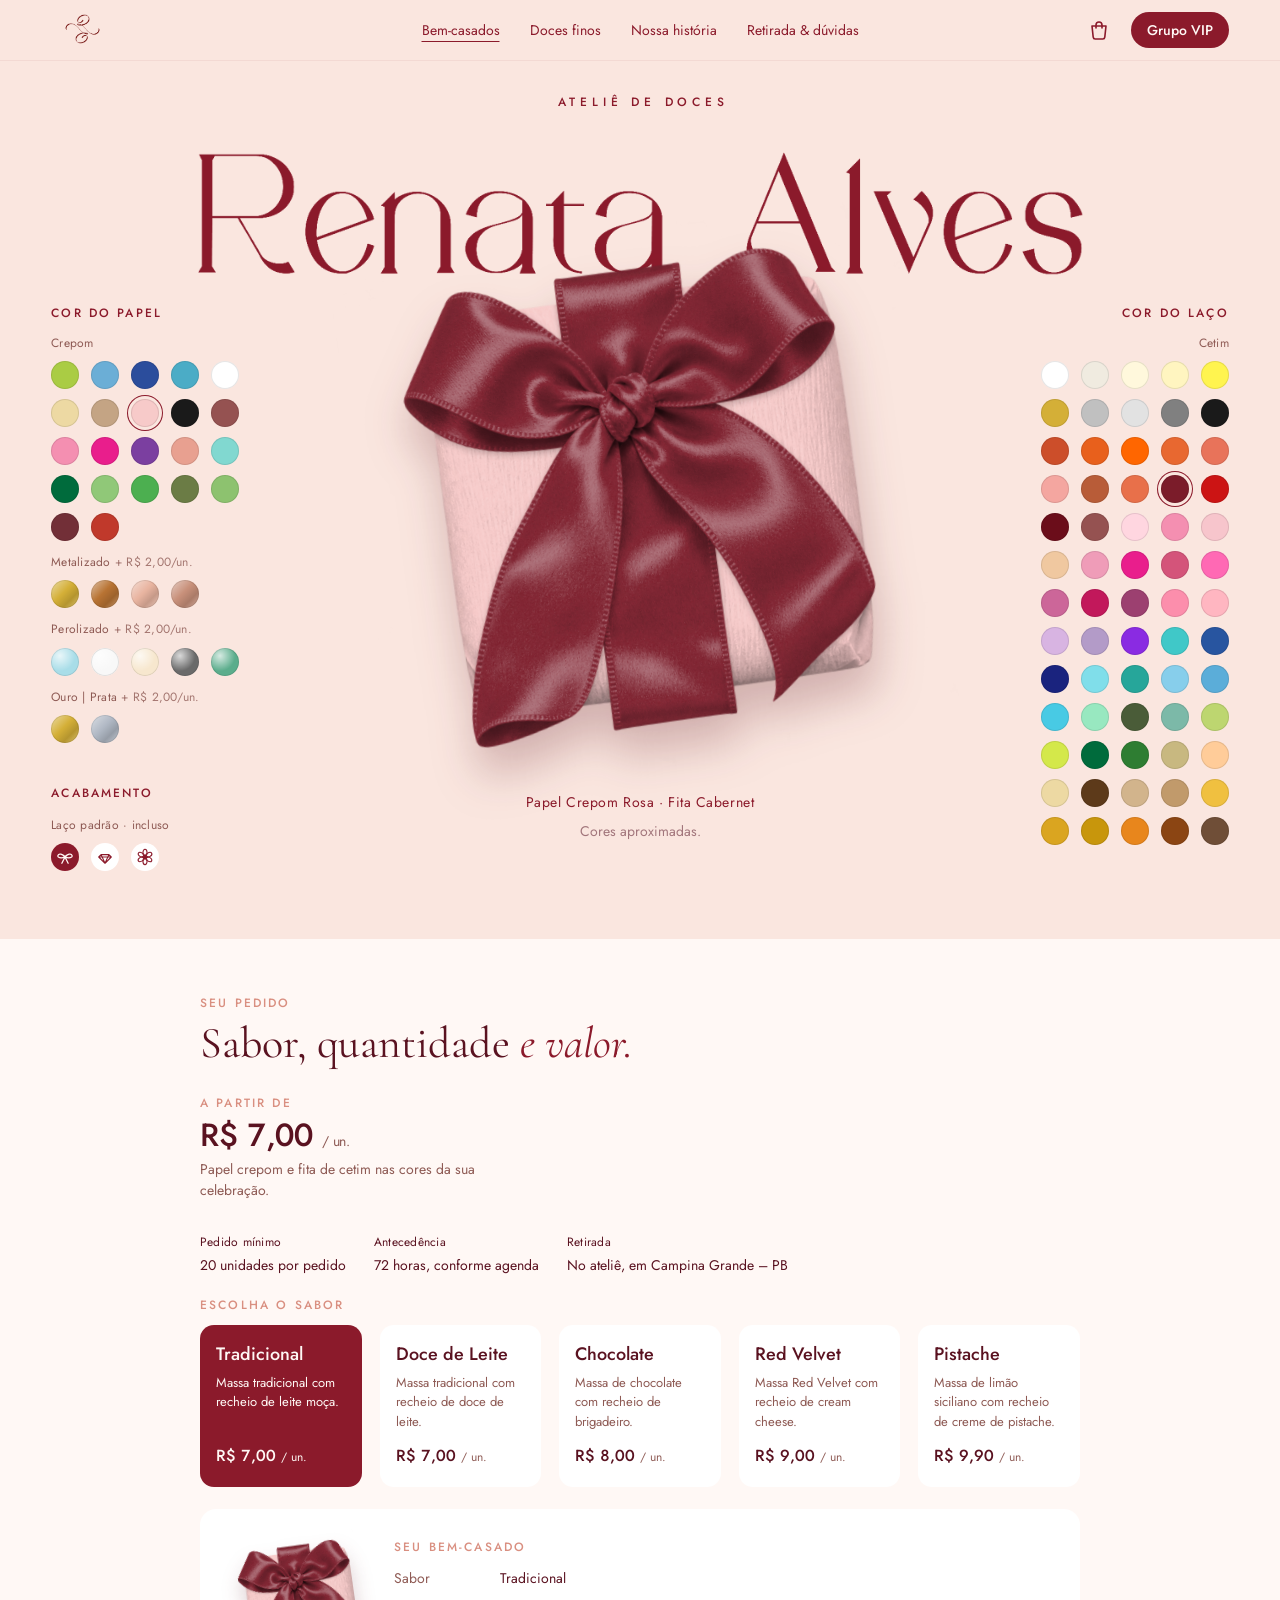
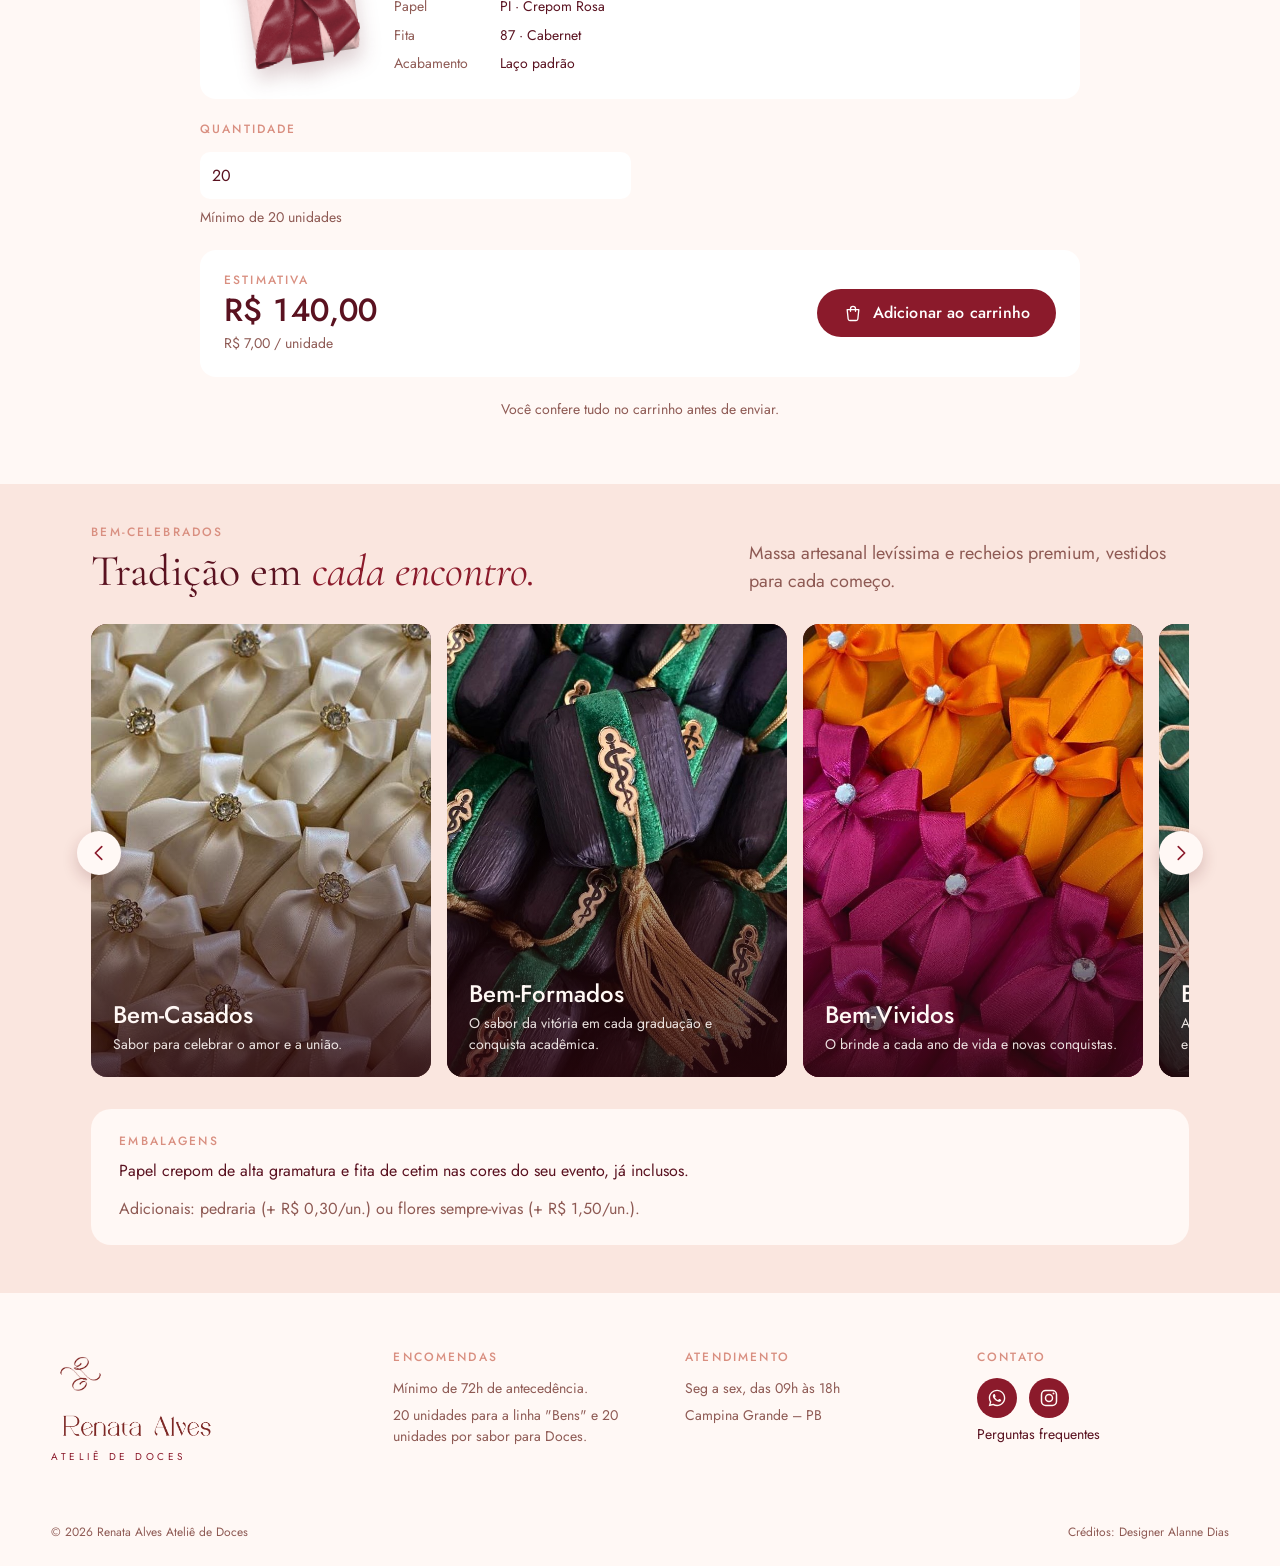
==== commit 110f1589: "Celular: nome Renata Alves fica junto do bem-casado fixo Co-Authored-By: Claude Opus 5.5 <noreply@an" ====
--- a/index.html
+++ b/index.html
@@ -45,6 +45,7 @@
       </aside>
 
       <div class="center">
+        <div class="center-brand" aria-hidden="true"><p>ATELIÊ DE DOCES</p><span class="center-word"></span></div>
         <div class="stage" id="stage">
           <canvas id="bem-canvas" role="img" aria-label="Simulação do bem-casado com o papel e a fita escolhidos"></canvas>
           <p class="no-photo-msg">Não foi possível carregar a foto do bem-casado.</p>
--- a/style.css
+++ b/style.css
@@ -723,4 +723,178 @@
   .linha-text{padding:24px 20px 28px}
   .linha-text h3{font-size:26px}
 }
-@media (max-width:760px){.slide-btn{display:none}}
+
+
+.page-doces{padding-bottom:0}
+
+/* ===== sem contornos em botões e seções ===== */
+/* seções e cabeçalho/rodapé */
+.top,.block-alt,.order-wrap,footer,.foot-bottom,.closing,.order,.section-heading,.intro-cols{border:0!important}
+.top{box-shadow:0 1px 0 rgba(139,26,43,.06)}
+/* cartões e caixas */
+.info-card,.faq-list details,.order-summary,.estimate,.embalagens,.sabor,.flavors button,.item,.product-img,.ci,.cart-list li,details{border:0!important}
+.item.in-cart .product-img,.item.in-cart.product-img{box-shadow:none!important}
+.item.in-cart .product-img{background:#F3DCD4}
+/* botões que eram só contorno viram preenchidos suaves */
+.add,.chip,.filters button,.header-cta,.top .header-cta,.button-ghost,.motion,.sw-finish,.monte .sw-finish{border:0!important}
+.add{background:#fff;color:var(--red)}
+.add:hover{background:var(--red);color:#FFF8F5}
+.filters button{background:#fff;color:var(--ink)}
+.filters button.active{background:var(--ink);color:var(--bg)}
+.top .header-cta{background:var(--red);color:#FFF8F5}
+.top .header-cta:hover,.top .header-cta[aria-current="page"]{background:var(--deep);color:#FFF8F5}
+/* sabores: selecionado com fundo vinho em vez de borda */
+.sabor{background:#fff;box-shadow:none!important}
+.sabor[aria-pressed="true"]{background:var(--red);box-shadow:none!important}
+.sabor[aria-pressed="true"] .sabor-name,.sabor[aria-pressed="true"] .sabor-desc,.sabor[aria-pressed="true"] .sabor-price,.sabor[aria-pressed="true"] .sabor-price small{color:#FFF8F5}
+/* acabamento: selecionado com fundo vinho */
+.monte .sw-finish{background:#fff;box-shadow:none!important}
+.monte .sw-finish[aria-pressed="true"]{background:var(--red);color:#FFF8F5;box-shadow:none!important}
+/* campos de formulário */
+input,select,textarea,.order-wrap input{border:0!important;background:#fff}
+/* catálogo no celular e carrinho: sem linhas divisórias, só espaço */
+@media (max-width:760px){.item{border-bottom:0!important;padding:8px 0}}
+.cart-list li.ci{border-bottom:0;padding:10px 0}
+.cart-head{border-bottom:0!important}
+.cart-sum{border-top:0!important}
+.hours th,.hours td{border-bottom:0!important;padding:6px 0}
+.price{border-top:0!important}
+.faq-cta-box{border:0}
+.order-wrap .hero-foot{border:0}
+
+/* setas do slide visíveis também no celular */
+@media (max-width:760px){
+  .slide-btn{display:grid;width:38px;height:38px;background:rgba(255,248,245,.9);box-shadow:0 4px 12px rgba(40,6,12,.18)}
+  .slide-btn.prev{left:12px}.slide-btn.next{right:12px}
+  .slide-btn .ico{width:20px;height:20px}
+}
+
+/* =====================================================================
+   SISTEMA FINAL: escala de fontes, cores e espaçamentos padronizados
+   Escala (Jost): 12 · 14 · 16 · 18 · 24 · 32   |   Títulos (Cormorant): h2 32–44 · h1 36–56
+   Cores: títulos e textos = vinho escuro (--ink) · secundário = --muted
+          etiquetas = --rose · ações/links/selecionado = --red
+   ===================================================================== */
+:root{--fs-xs:12px;--fs-sm:14px;--fs-md:16px;--fs-lg:18px;--fs-xl:24px;--fs-2xl:32px;--gap-1:8px;--gap-2:12px;--gap-3:20px;--gap-4:32px}
+
+/* etiquetas em caixa alta: todas iguais */
+body .eyebrow,body .legend,body .monte .legend,body legend,body label,body .order-summary small,body .estimate small,body .hero-price .from,body .order-wrap .hero-price .from,body .foot-col h4,body .hero-kicker,body .cart-form label{
+  font-family:var(--body);font-size:var(--fs-xs);font-weight:500;letter-spacing:.18em;text-transform:uppercase;color:var(--rose);line-height:1.4}
+body .hero-kicker{color:var(--red);letter-spacing:.4em}
+body .monte .legend{color:var(--red)}
+body .sw-title,body .monte .sw-title{font-size:var(--fs-xs);letter-spacing:.02em;text-transform:none;color:var(--muted);font-weight:400}
+
+/* títulos serifados */
+body .block-head h1,body .hist-hero h1,body .section h2,body .order-head h2,body .vip h2,body .closing h2{font-family:var(--display);font-weight:400;line-height:1.08;color:var(--ink)}
+body .block-head h1,body .hist-hero h1{font-size:clamp(36px,5vw,56px)}
+body .section h2,body .order-head h2,body .block-head h2,body .vip h2{font-size:clamp(30px,4vw,44px)}
+body #doces .section-heading h2{font-size:clamp(30px,4vw,44px);text-transform:none;letter-spacing:0}
+body .vip h2{color:#FFF8F5}
+body h1 em,body h2 em{color:var(--red)}
+body .vip h2 em{color:var(--rose)}
+
+/* títulos de cartões / itens */
+body .info-card h3,body .sabor-name,body .product-line h3,body .ci-info strong,body .faq-list summary,body .cart-head h2,body .faq-cta-box p{font-family:var(--body);font-size:var(--fs-lg);font-weight:500;color:var(--ink);line-height:1.3}
+body .info-card h3{color:var(--red)}
+body .product-line h3{font-size:var(--fs-md)}
+body .ci-info strong{font-size:var(--fs-md)}
+body .linha-text h3{font-family:var(--body);font-size:var(--fs-xl);font-weight:500;line-height:1.15}
+
+/* textos */
+body p,body .info-card p,body .bio-card p,body .embalagens p,body .faq-list details p{font-size:var(--fs-md);line-height:1.6}
+body .lead,body .block-head .lead,body .hist-hero .lead,body .heading-text p{font-size:var(--fs-lg);line-height:1.55;color:var(--muted)}
+body .muted,body .info-card .muted,body .hero-desc,body .sabor-desc,body .item p,body .product p,body .linha-text p,body .ci-info small,body .catalog-note,body .form-note,body .cart-note,body .row2 small,body .codes small,body #code-names,body .cart-form small,body .hours th,body .zoom-info p{font-size:var(--fs-sm);line-height:1.5;color:var(--muted)}
+body .linha-text p{color:rgba(255,248,245,.9)}
+body #code-names{color:var(--red)}
+body .sabor-desc{font-size:13px}
+body .hero-info dt{font-size:var(--fs-xs);color:var(--muted);letter-spacing:.02em}
+body .hero-info dd,body .order-summary dd,body .hours td{font-size:var(--fs-sm);color:var(--ink)}
+body .order-summary dt{font-size:var(--fs-sm);color:var(--muted)}
+
+/* preços: mesma fonte, peso e cor; tamanho pela importância */
+body .hero-price .amount,body .order-wrap .hero-price .amount,body .estimate strong,body .cart-sum strong{font-family:var(--body);font-size:var(--fs-2xl);font-weight:500;color:var(--ink);line-height:1.1}
+body .hero-price .amount span,body .order-wrap .hero-price .amount span{font-size:var(--fs-sm);font-weight:400;color:var(--muted)}
+body .sabor-price,body .product-line span,body .ci-total,body .zoom-line strong{font-family:var(--body);font-size:var(--fs-md);font-weight:500;color:var(--ink)}
+body .sabor-price small{font-size:var(--fs-xs);color:var(--muted);font-weight:400}
+body .sabor[aria-pressed="true"] .sabor-name,body .sabor[aria-pressed="true"] .sabor-desc,body .sabor[aria-pressed="true"] .sabor-price,body .sabor[aria-pressed="true"] .sabor-price small{color:#FFF8F5}
+body .estimate span#unit{font-size:var(--fs-sm);color:var(--muted)}
+
+/* botões: dois tamanhos, mesma fonte */
+body .button,body .cart-form .button,body .button-light,body .vip .button-light,body .faq-cta-box .button{display:inline-flex;align-items:center;justify-content:center;gap:10px;min-height:48px;padding:0 26px;font-family:var(--body);font-size:var(--fs-md);font-weight:500;letter-spacing:.01em;border-radius:999px;line-height:1}
+body .button-sm{min-height:40px;padding:0 20px;font-size:var(--fs-sm)}
+body .add,body .filters button,body .top .header-cta{font-family:var(--body);font-size:var(--fs-sm);font-weight:500;min-height:36px;padding:0 16px;border-radius:999px;display:inline-flex;align-items:center;gap:8px}
+body .add span{font-size:var(--fs-xs);font-weight:400;opacity:.75}
+body .qty span{font-size:var(--fs-sm)}
+body .remove{font-size:var(--fs-xs)}
+body .text-link{font-size:var(--fs-sm);font-weight:500}
+
+/* menu */
+body .top nav{font-size:var(--fs-sm)}
+@media (max-width:1080px){body .top nav a{font-size:var(--fs-lg)}}
+
+/* rodapé */
+body footer p{font-size:var(--fs-sm);line-height:1.6}
+body .foot-bottom small{font-size:var(--fs-xs)}
+body .brand-sub{font-size:10px;letter-spacing:.35em}
+
+/* espaçamentos verticais padronizados */
+body .block-head,body .section-heading > div,body .order-head,body .vip-inner{gap:var(--gap-1)}
+body .block-head .lead{margin-top:var(--gap-1)}
+body .block-inner{gap:var(--gap-4)}
+body .info-card{gap:var(--gap-2);padding:24px}
+body .cards2,body .cards3{gap:var(--gap-3)}
+body .order{gap:var(--gap-4)}
+body fieldset{gap:var(--gap-2)}
+body .flavor-pick legend{margin-bottom:var(--gap-2)}
+body .row2 > div{gap:6px}
+body .estimate{padding:22px 24px;gap:var(--gap-3)}
+body .estimate > div{display:grid;gap:4px}
+body .order-summary{padding:20px 24px;gap:var(--gap-3)}
+body .order-summary dl{gap:6px;margin:var(--gap-1) 0 0}
+body .item{gap:6px}
+body .item-action{padding-top:var(--gap-1)}
+body .hero-price{gap:6px}
+body .codes{gap:4px}
+body .faq-list details{padding:16px 20px}
+body .faq-list details p{margin-top:var(--gap-1)}
+body .monte .palette{gap:var(--gap-2)}
+body .sw-group{gap:var(--gap-1);margin-bottom:var(--gap-2)}
+@media (max-width:760px){
+  body .block-head h1,body .hist-hero h1{font-size:34px}
+  body .section h2,body .order-head h2,body .block-head h2,body .vip h2,body #doces .section-heading h2{font-size:30px}
+  body .hero-price .amount,body .order-wrap .hero-price .amount,body .estimate strong,body .cart-sum strong{font-size:28px}
+  body .lead,body .block-head .lead,body .hist-hero .lead,body .heading-text p{font-size:var(--fs-md)}
+  body .info-card{padding:20px}
+  body .linha-text h3{font-size:22px}
+  body .sw-title,body .monte .sw-title{font-size:11px}
+  body .monte .legend{font-size:11px;letter-spacing:.14em}
+}
+@media (max-width:760px){body .item .product-line h3{font-size:var(--fs-md)}body .item p{font-size:13px}}
+body .info-card .addr{font-size:var(--fs-md)}
+body .vip .small{font-size:var(--fs-sm)}
+@media (max-width:1080px){body .top .header-cta{display:none}}
+body .order-head{text-align:left;justify-items:start}
+body .order-summary dl div{grid-template-columns:96px minmax(0,1fr)}
+body .foot-brand .brand-symbol{margin-left:-8px}
+body .foot-brand .brand-word{margin-left:-4px}
+body legend{padding:0}
+body .row2 small{margin-top:2px}
+body .embalagens{grid-template-columns:1fr;gap:var(--gap-1);padding:24px 28px}
+body .embalagens p{margin:0}
+/* mesma largura de conteúdo em todas as páginas */
+body .block-inner,body .section,body .monte-grid,body .foot-top,body .foot-bottom{max-width:1200px;margin-inline:auto}
+body .block-inner.narrow{max-width:820px}
+body .section{padding-left:max(20px,4vw);padding-right:max(20px,4vw)}
+@media (min-width:1300px){body .section{padding-left:0;padding-right:0}}
+
+/* celular: nome Renata Alves fica junto do bem-casado fixo (aparece no print) */
+.center-brand{display:none}
+@media (max-width:980px){
+  body .hero-kicker,body .bg-name{display:none}
+  .monte{padding-top:14px}
+  .monte-grid,body .monte-grid{margin-top:0}
+  .center-brand{display:grid;justify-items:center;gap:4px;padding-top:6px;background:var(--hero-bg)}
+  .center-brand p{margin:0;font-size:11px;letter-spacing:.4em;padding-left:.4em;color:var(--red);font-weight:500}
+  .center-word{display:block;width:min(74%,300px);aspect-ratio:1280/199;background:var(--red);-webkit-mask:url("assets/renata-alves.png") center/contain no-repeat;mask:url("assets/renata-alves.png") center/contain no-repeat}
+  body .stage{margin-top:-4px}
+}
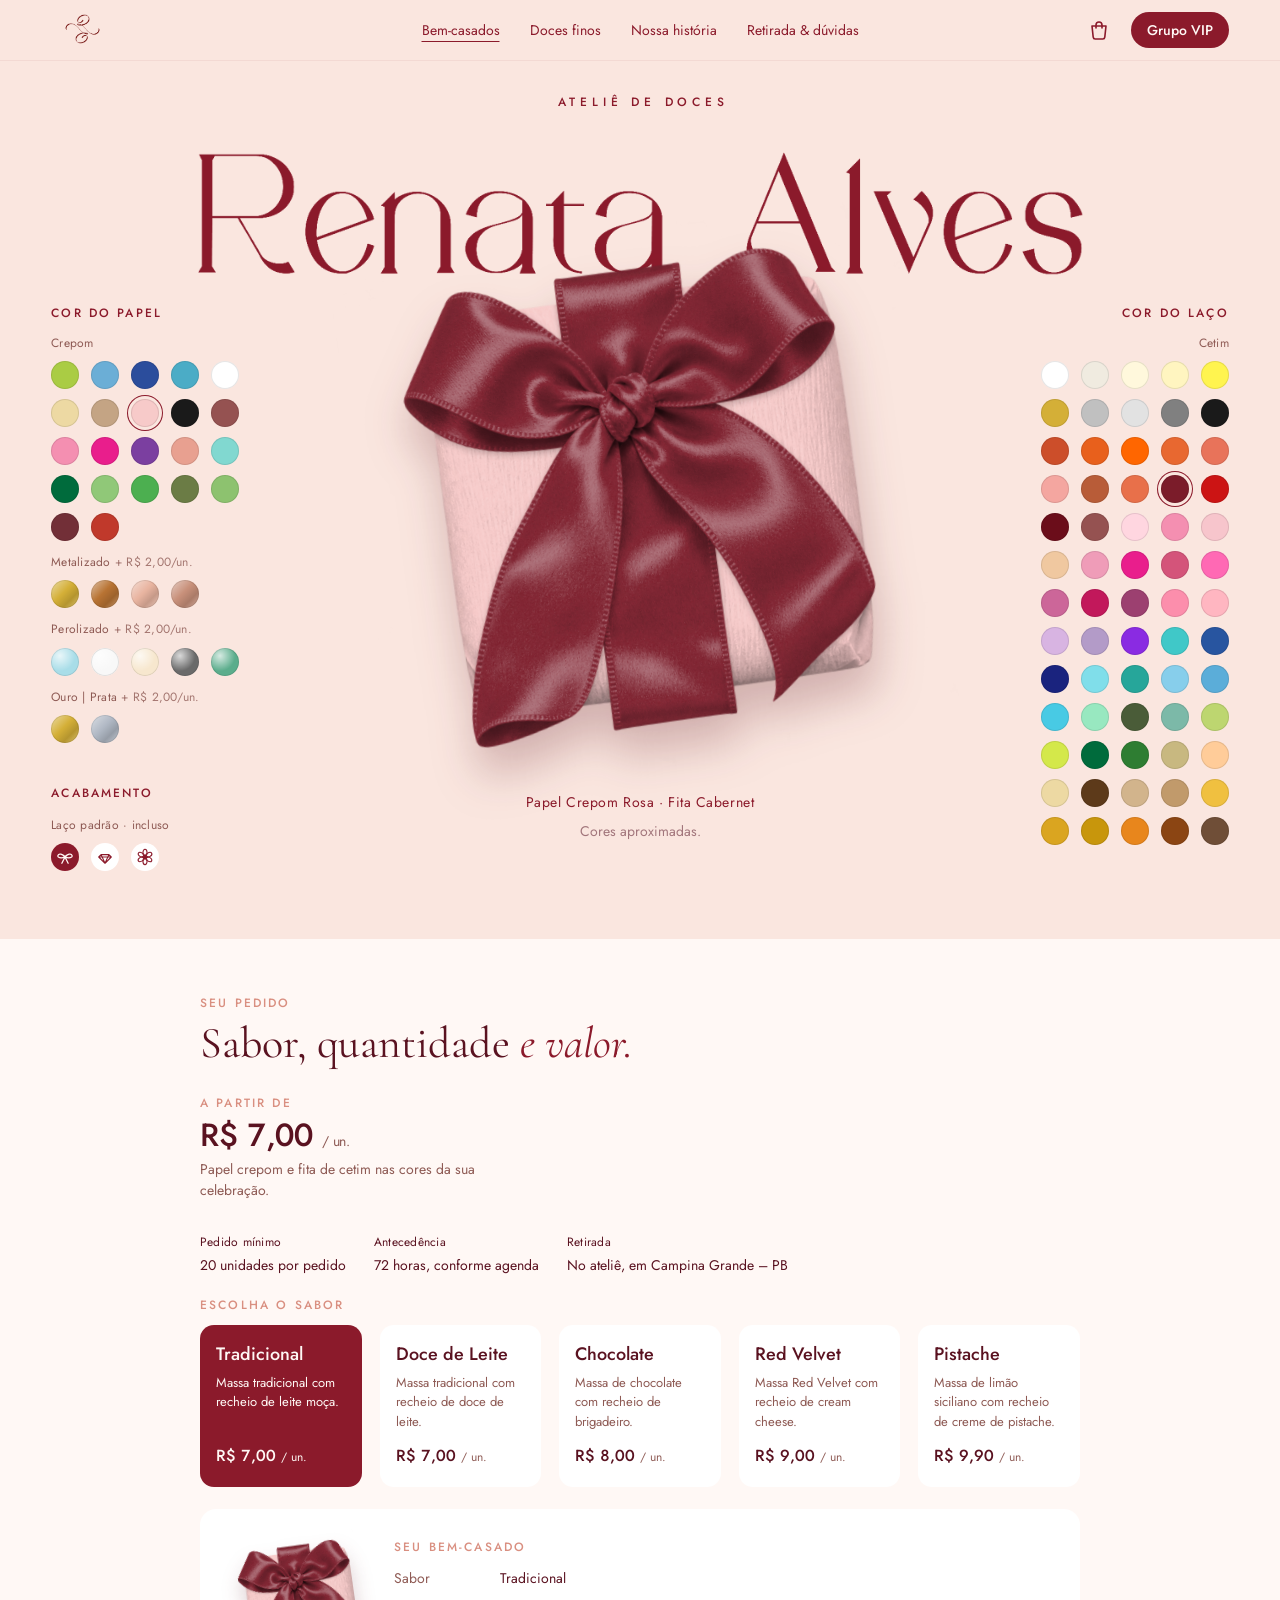
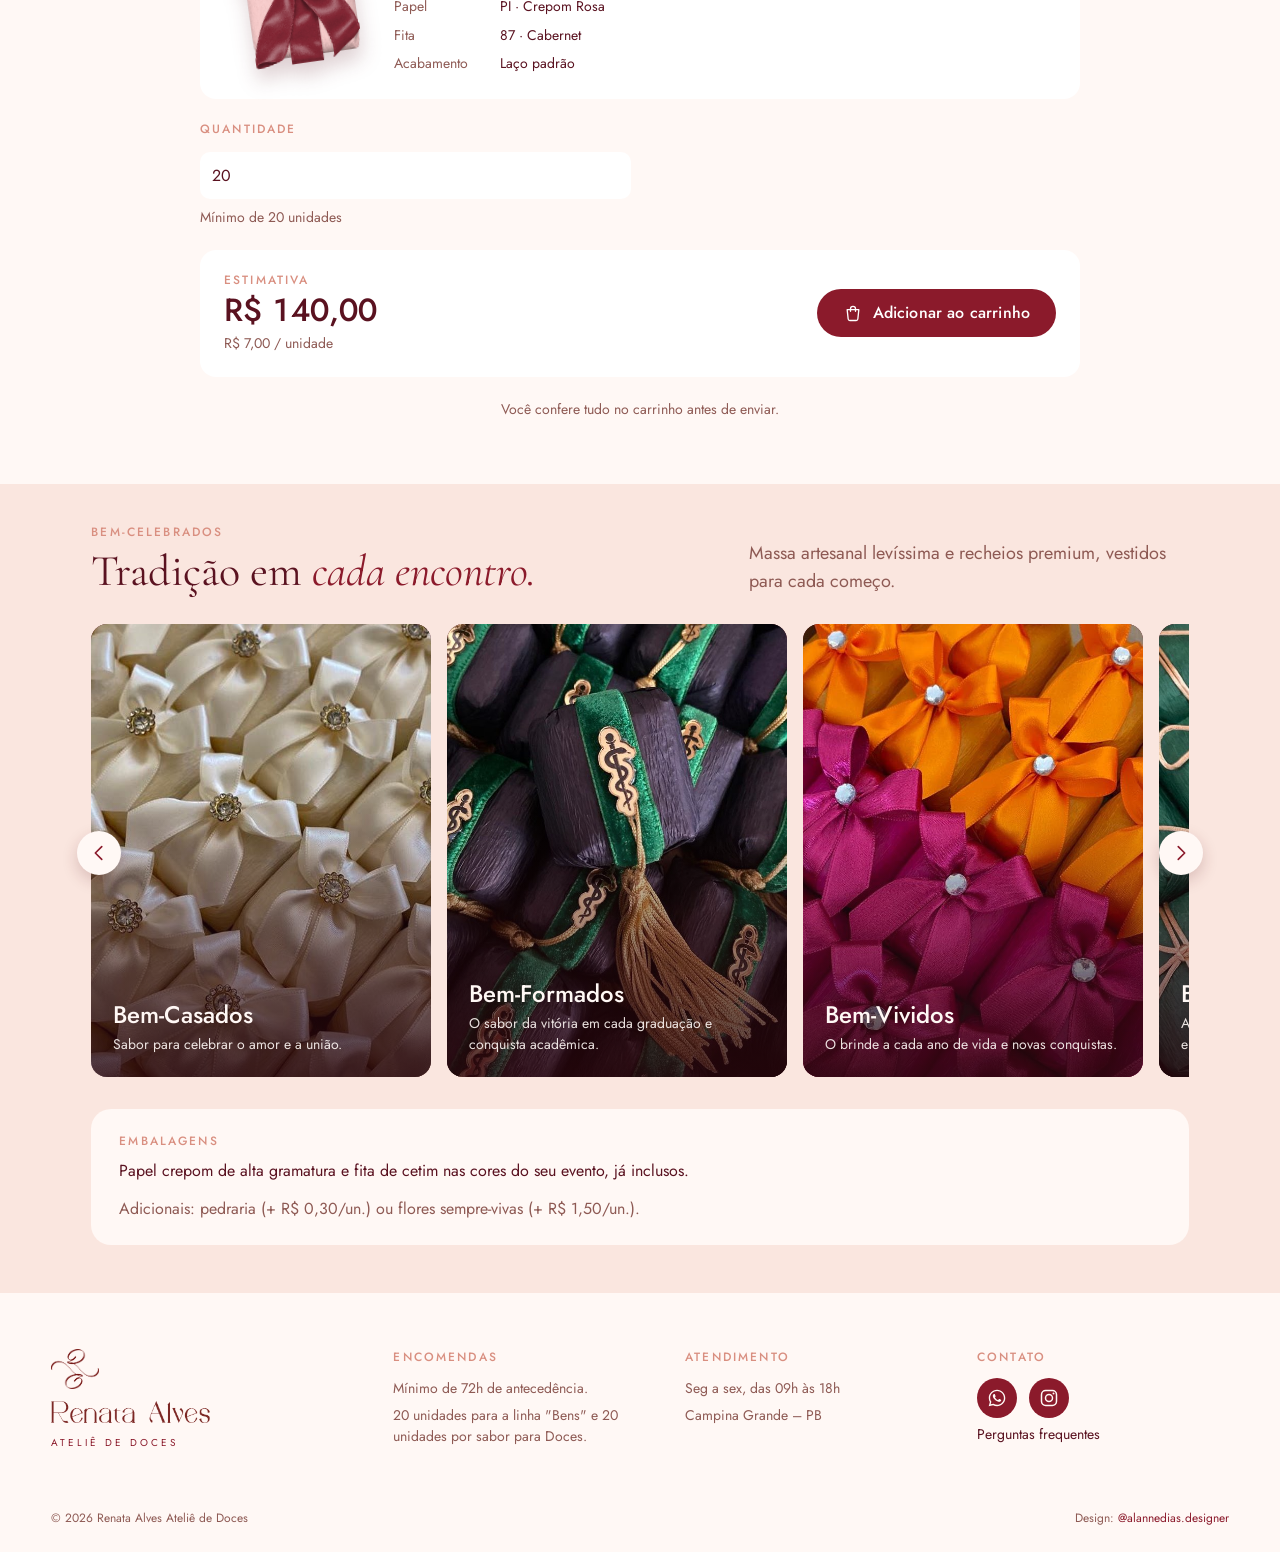
==== commit afe3b0fc: "Rodapé: logo alinhado e crédito @alannedias.designer Co-Authored-By: Claude Opus 5.5 <noreply@anthro" ====
--- a/index.html
+++ b/index.html
@@ -138,8 +138,8 @@
 <footer>
   <div class="foot-top">
     <a class="foot-brand" href="./" aria-label="Renata Alves, início">
-      <img class="brand-symbol" src="assets/simbolo-vermelho.png" alt="">
-      <img class="brand-word" src="assets/renata-alves.png" alt="Renata Alves">
+      <img class="brand-symbol" src="assets/simbolo-vermelho-trim.png" alt="">
+      <img class="brand-word" src="assets/renata-alves-trim.png" alt="Renata Alves">
       <span class="brand-sub">ATELIÊ DE DOCES</span>
     </a>
     <div class="foot-col">
@@ -160,7 +160,7 @@
   </div>
   <div class="foot-bottom">
     <small>© 2026 Renata Alves Ateliê de Doces</small>
-    <small>Créditos: Designer Alanne Dias</small>
+    <small>Design: <a href="https://www.instagram.com/alannedias.designer/" target="_blank" rel="noopener">@alannedias.designer</a></small>
   </div>
 </footer>
 
--- a/style.css
+++ b/style.css
@@ -898,3 +898,11 @@
   .center-word{display:block;width:min(74%,300px);aspect-ratio:1280/199;background:var(--red);-webkit-mask:url("assets/renata-alves.png") center/contain no-repeat;mask:url("assets/renata-alves.png") center/contain no-repeat}
   body .stage{margin-top:-4px}
 }
+
+/* rodapé: logo alinhado à esquerda, sem recuos */
+body .foot-brand{display:flex;flex-direction:column;align-items:flex-start;gap:12px}
+body .foot-brand .brand-symbol{height:40px;width:auto;margin:0}
+body .foot-brand .brand-word{height:22px;width:auto;margin:0}
+body .foot-brand .brand-sub{margin:0;padding:0;letter-spacing:.3em}
+body .foot-bottom a{color:var(--red);text-decoration:none}
+body .foot-bottom a:hover{text-decoration:underline}
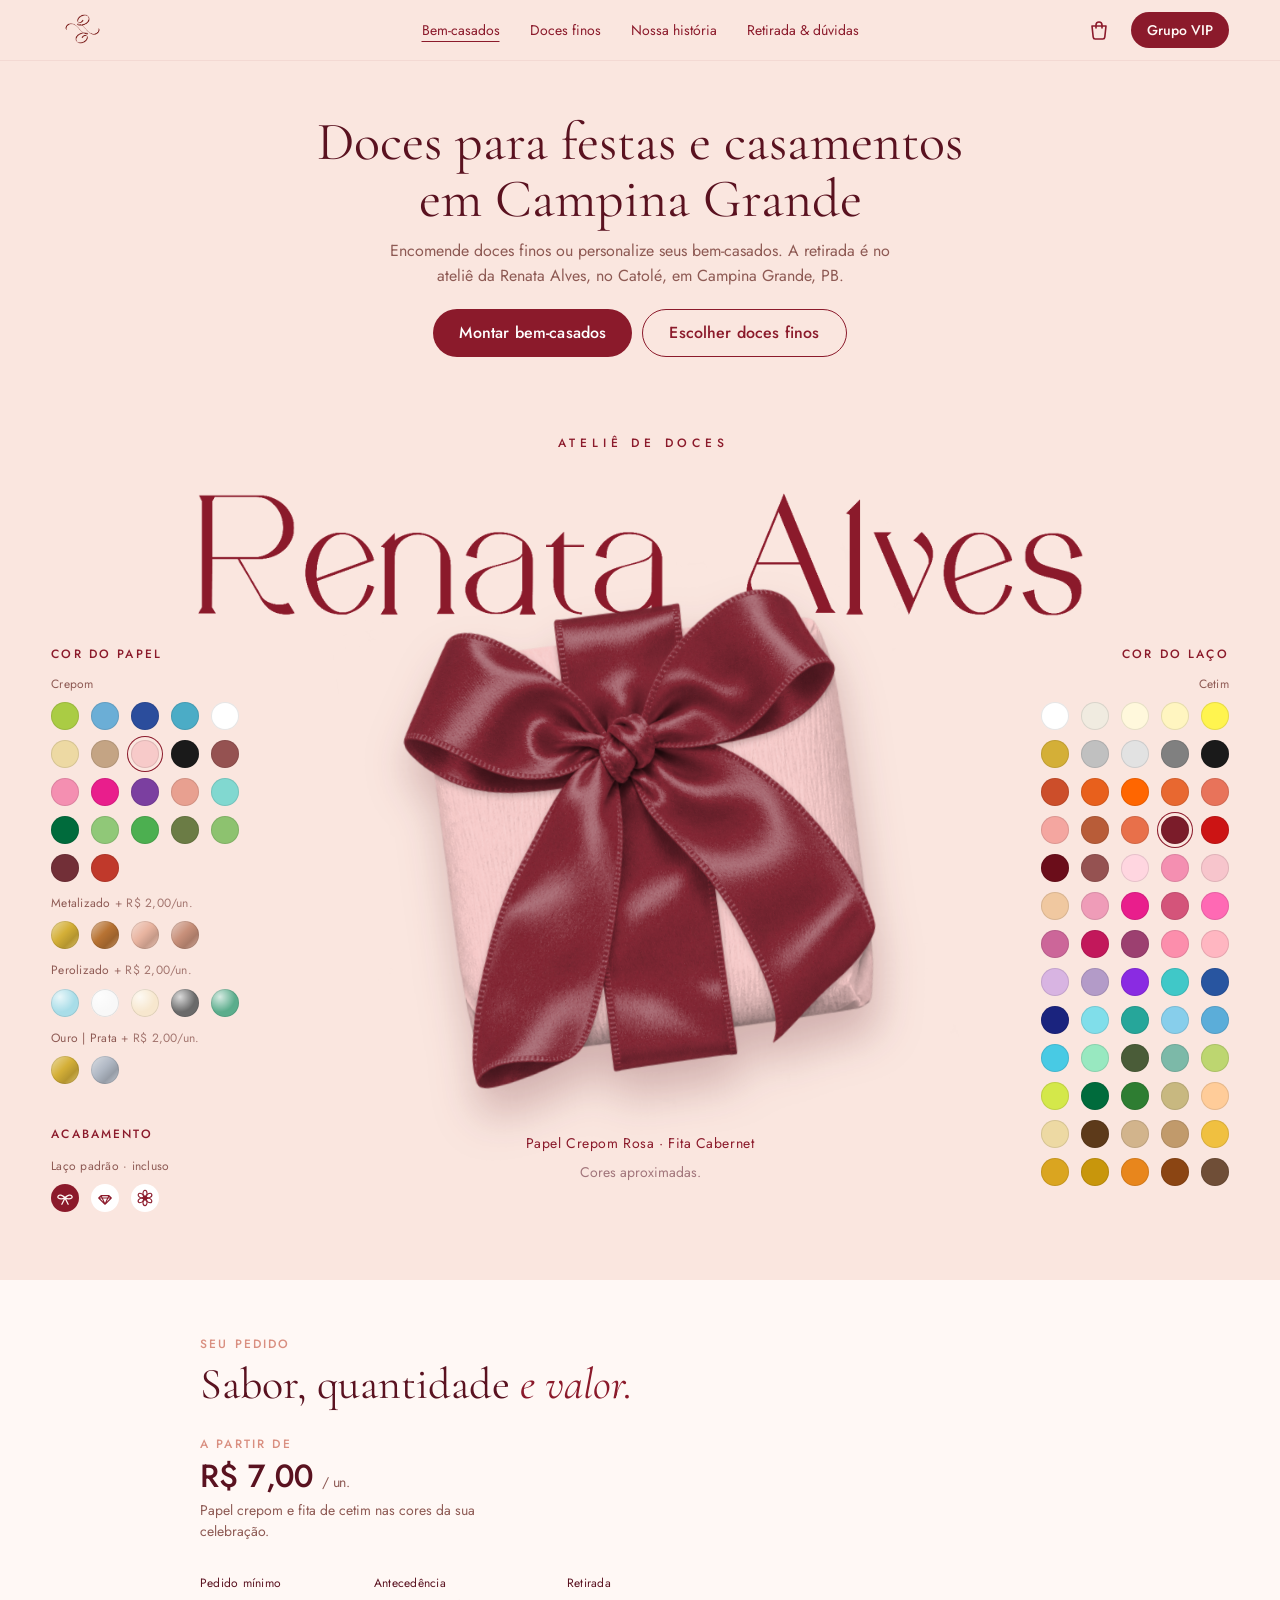
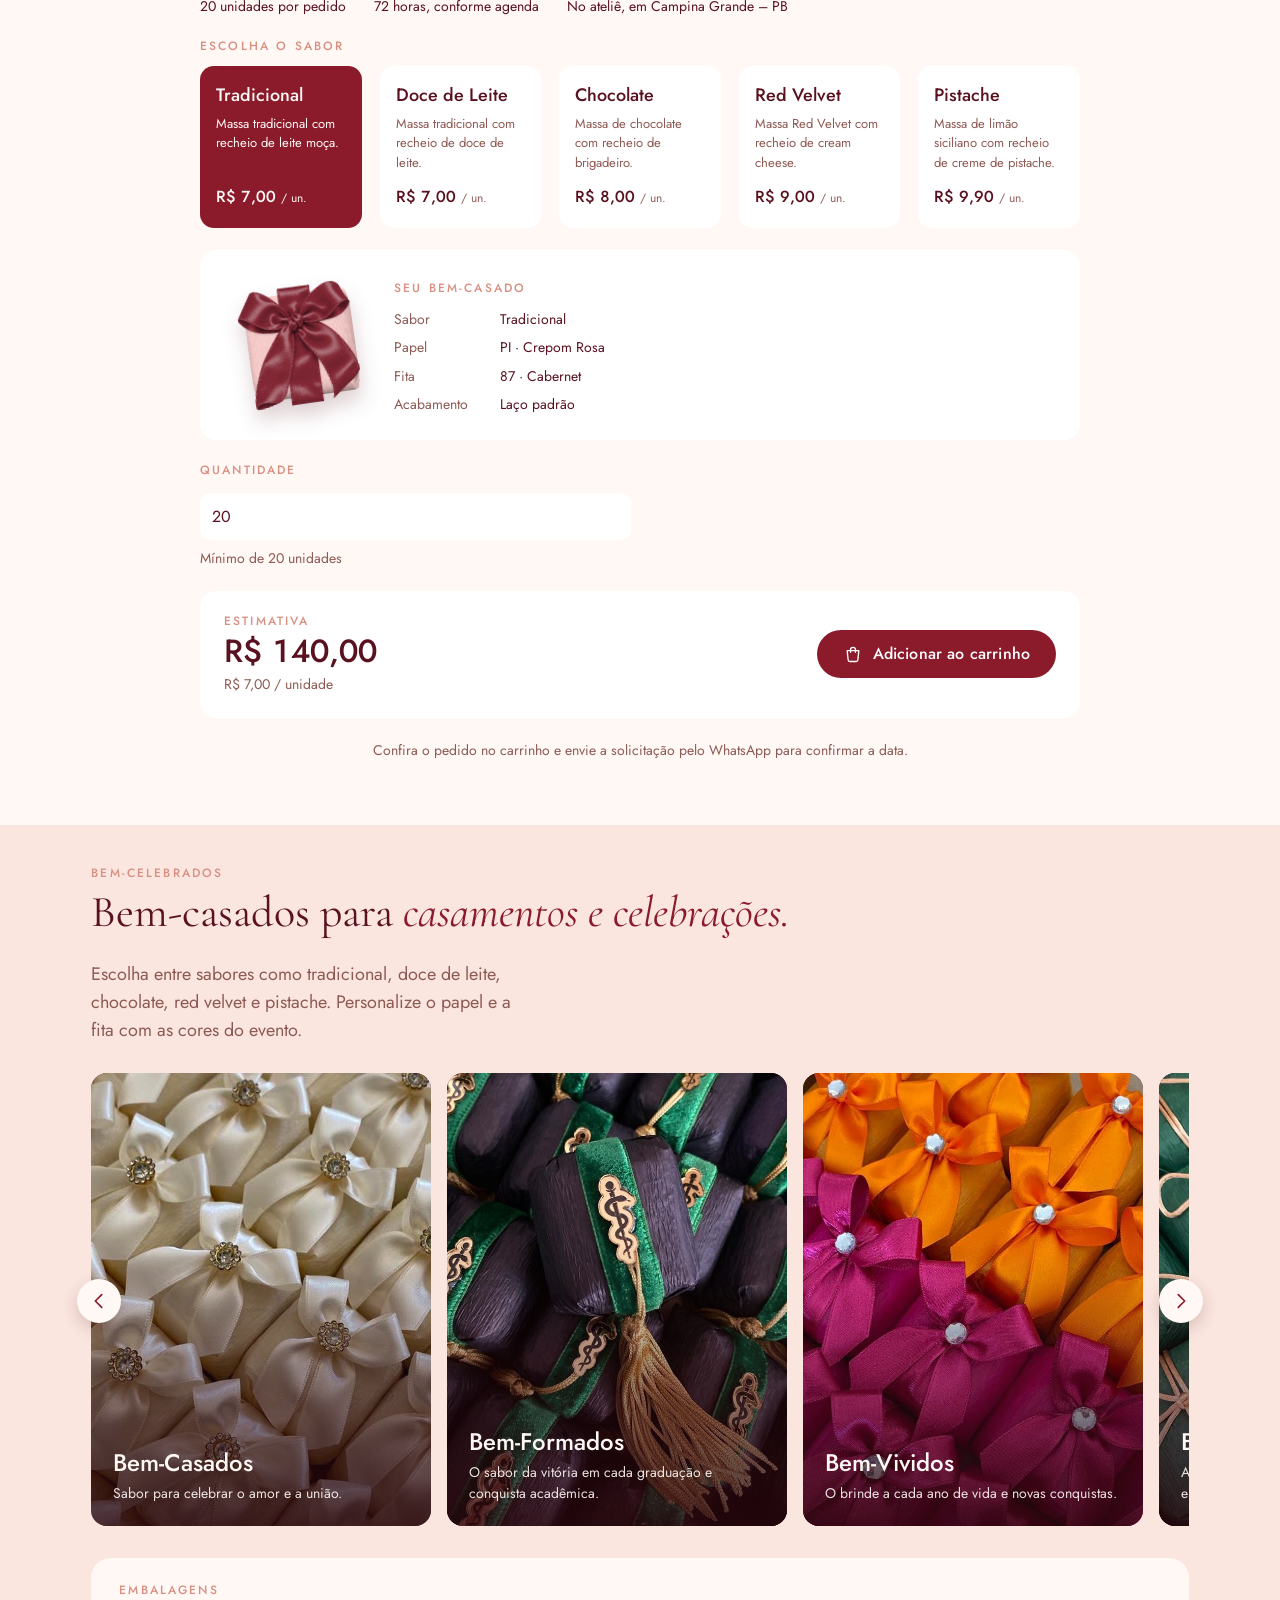
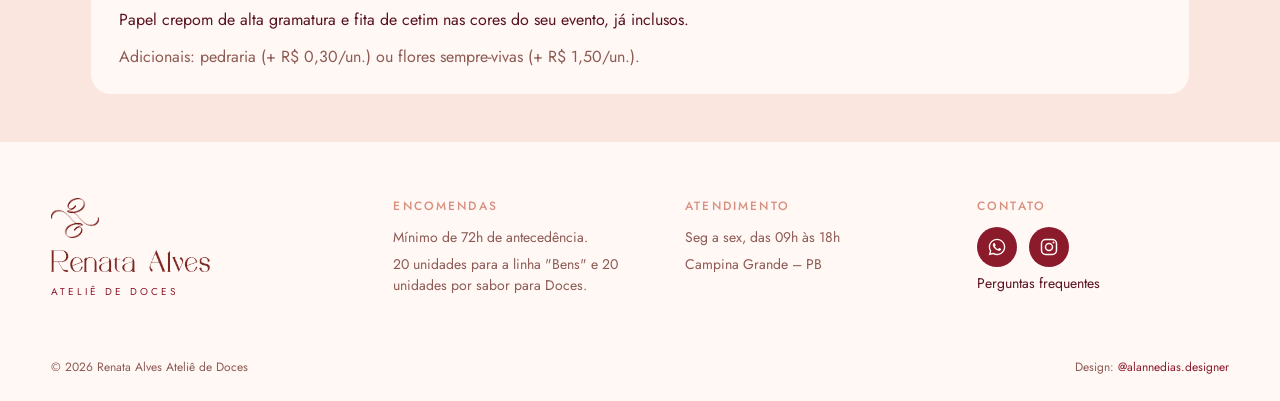
==== commit 33c8f4ca: "Melhorar SEO local e entrada para encomendas de doces" ====
--- a/index.html
+++ b/index.html
@@ -3,8 +3,20 @@
 <head>
 <meta charset="utf-8">
 <meta name="viewport" content="width=device-width,initial-scale=1,viewport-fit=cover">
-<title>Renata Alves — Ateliê de Doces</title>
-<meta name="description" content="Onde a sofisticação encontra o sabor artesanal. Doces finos e bem-celebrados sob encomenda em Campina Grande – PB.">
+<title>Doces para festas e casamentos em Campina Grande | Renata Alves</title>
+<meta name="description" content="Doces finos e bem-casados personalizados para festas e casamentos em Campina Grande, Paraíba. Monte sua encomenda e retire no ateliê, no Catolé.">
+<link rel="canonical" href="https://www.renataalvesdoces.com.br/">
+<meta name="robots" content="index,follow,max-image-preview:large">
+<meta property="og:type" content="website">
+<meta property="og:locale" content="pt_BR">
+<meta property="og:site_name" content="Renata Alves Ateliê de Doces">
+<meta property="og:title" content="Doces para festas e casamentos em Campina Grande | Renata Alves">
+<meta property="og:description" content="Doces finos e bem-casados personalizados para festas e casamentos em Campina Grande, Paraíba. Monte sua encomenda e retire no ateliê, no Catolé.">
+<meta property="og:url" content="https://www.renataalvesdoces.com.br/">
+<meta property="og:image" content="https://www.renataalvesdoces.com.br/assets/fotos/bemcasado-1.jpg">
+<meta property="og:image:alt" content="Bem-casado do Ateliê de Doces Renata Alves">
+<meta name="twitter:card" content="summary_large_image">
+<script type="application/ld+json">{"@context":"https://schema.org","@type":"Bakery","@id":"https://www.renataalvesdoces.com.br/#atelie","name":"Renata Alves Ateliê de Doces","url":"https://www.renataalvesdoces.com.br/","description":"Doces finos e bem-casados personalizados para festas e casamentos em Campina Grande, Paraíba. Monte sua encomenda e retire no ateliê, no Catolé.","image":"https://www.renataalvesdoces.com.br/assets/fotos/bemcasado-1.jpg","logo":"https://www.renataalvesdoces.com.br/assets/favicon-512.png","telephone":"+5583987185735","address":{"@type":"PostalAddress","streetAddress":"Rua Alderico Pessoa de Oliveira, 889, Catolé","addressLocality":"Campina Grande","addressRegion":"PB","addressCountry":"BR"},"areaServed":{"@type":"City","name":"Campina Grande","containedInPlace":{"@type":"AdministrativeArea","name":"Paraíba"}},"sameAs":["https://www.instagram.com/renataalvesdoces/"],"hasOfferCatalog":{"@type":"OfferCatalog","name":"Doces sob encomenda","itemListElement":[{"@type":"OfferCatalog","name":"Bem-casados personalizados","url":"https://www.renataalvesdoces.com.br/#monte"},{"@type":"OfferCatalog","name":"Doces finos para eventos","url":"https://www.renataalvesdoces.com.br/doces.html"}]}}</script>
 <link rel="icon" href="favicon.ico" sizes="any">
 <link rel="icon" type="image/png" sizes="32x32" href="assets/favicon-32.png">
 <link rel="apple-touch-icon" href="assets/apple-touch-icon.png">
@@ -30,10 +42,19 @@
 </header>
 
 <main class="page-index">
+  <section class="home-intro" aria-labelledby="home-title">
+    <h1 id="home-title">Doces para festas e casamentos em Campina Grande</h1>
+    <p>Encomende doces finos ou personalize seus bem-casados. A retirada é no ateliê da Renata Alves, no Catolé, em Campina Grande, PB.</p>
+    <div class="home-intro__actions">
+      <a class="button" href="#monte">Montar bem-casados</a>
+      <a class="button home-intro__catalog" href="doces.html">Escolher doces finos</a>
+    </div>
+    <noscript><p><a href="https://wa.me/5583987185735">Encomendar pelo WhatsApp</a></p></noscript>
+  </section>
   <!-- INÍCIO + MONTADOR -->
   <section id="inicio" class="monte">
     <p class="hero-kicker">ATELIÊ DE DOCES</p>
-    <h1 class="bg-name"><span>Renata Alves</span></h1>
+    <div class="bg-name" aria-hidden="true"><span>Renata Alves</span></div>
     <div class="monte-grid" id="monte">
       <aside class="palette paper-side">
         <h2 class="legend">COR DO PAPEL</h2>
@@ -107,14 +128,14 @@
         <div><small>ESTIMATIVA</small><strong id="total">R$ 140,00</strong><span id="unit">R$ 7,00 / unidade</span></div>
         <button class="button" type="submit"><svg class="ico" viewBox="0 0 24 24" aria-hidden="true"><path d="M5 8h14l-1.2 11.2a2 2 0 0 1-2 1.8H8.2a2 2 0 0 1-2-1.8L5 8Z" fill="none" stroke="currentColor" stroke-width="1.6" stroke-linejoin="round"/><path d="M9 10V7a3 3 0 0 1 6 0v3" fill="none" stroke="currentColor" stroke-width="1.6" stroke-linecap="round"/></svg> Adicionar ao carrinho</button>
       </div>
-      <p class="form-note">Você confere tudo no carrinho antes de enviar.</p>
+      <p class="form-note">Confira o pedido no carrinho e envie a solicitação pelo WhatsApp para confirmar a data.</p>
     </form>
   </section>
 
 <section id="bens" class="bens section">
     <div class="section-heading">
-      <div><span class="eyebrow">BEM-CELEBRADOS</span><h2>Tradição em <em>cada encontro.</em></h2></div>
-      <div class="heading-text"><p>Massa artesanal levíssima e recheios premium, vestidos para cada começo.</p></div>
+      <div><span class="eyebrow">BEM-CELEBRADOS</span><h2>Bem-casados para <em>casamentos e celebrações.</em></h2></div>
+      <div class="heading-text"><p>Escolha entre sabores como tradicional, doce de leite, chocolate, red velvet e pistache. Personalize o papel e a fita com as cores do evento.</p></div>
     </div>
     <div class="linhas-wrap">
       <div class="linhas" id="linhas"></div>
--- a/style.css
+++ b/style.css
@@ -222,8 +222,8 @@
 
 .vip{background:var(--deep);color:#FFF8F5;padding:96px max(20px,4vw)}
 .vip-inner{max-width:720px;margin:0 auto;display:grid;gap:14px;text-align:center;justify-items:center}
-.vip h2{font-size:clamp(38px,5vw,60px)}
-.vip h2 em{color:var(--rose)}
+.vip h1{font-size:clamp(38px,5vw,60px)}
+.vip h1 em{color:var(--rose)}
 .vip .eyebrow{color:var(--rose)}
 .vip p{color:#F3D0C6}
 .vip .small{font-size:13px;opacity:.8}
@@ -785,13 +785,13 @@
 body .sw-title,body .monte .sw-title{font-size:var(--fs-xs);letter-spacing:.02em;text-transform:none;color:var(--muted);font-weight:400}
 
 /* títulos serifados */
-body .block-head h1,body .hist-hero h1,body .section h2,body .order-head h2,body .vip h2,body .closing h2{font-family:var(--display);font-weight:400;line-height:1.08;color:var(--ink)}
+body .block-head h1,body .hist-hero h1,body .section h2,body .order-head h2,body .vip h1,body .closing h2{font-family:var(--display);font-weight:400;line-height:1.08;color:var(--ink)}
 body .block-head h1,body .hist-hero h1{font-size:clamp(36px,5vw,56px)}
-body .section h2,body .order-head h2,body .block-head h2,body .vip h2{font-size:clamp(30px,4vw,44px)}
+body .section h2,body .order-head h2,body .block-head h2,body .vip h1{font-size:clamp(30px,4vw,44px)}
 body #doces .section-heading h2{font-size:clamp(30px,4vw,44px);text-transform:none;letter-spacing:0}
-body .vip h2{color:#FFF8F5}
+body .vip h1{color:#FFF8F5}
 body h1 em,body h2 em{color:var(--red)}
-body .vip h2 em{color:var(--rose)}
+body .vip h1 em{color:var(--rose)}
 
 /* títulos de cartões / itens */
 body .info-card h3,body .sabor-name,body .product-line h3,body .ci-info strong,body .faq-list summary,body .cart-head h2,body .faq-cta-box p{font-family:var(--body);font-size:var(--fs-lg);font-weight:500;color:var(--ink);line-height:1.3}
@@ -861,7 +861,7 @@
 body .sw-group{gap:var(--gap-1);margin-bottom:var(--gap-2)}
 @media (max-width:760px){
   body .block-head h1,body .hist-hero h1{font-size:34px}
-  body .section h2,body .order-head h2,body .block-head h2,body .vip h2,body #doces .section-heading h2{font-size:30px}
+  body .section h2,body .order-head h2,body .block-head h2,body .vip h1,body #doces .section-heading h2{font-size:30px}
   body .hero-price .amount,body .order-wrap .hero-price .amount,body .estimate strong,body .cart-sum strong{font-size:28px}
   body .lead,body .block-head .lead,body .hist-hero .lead,body .heading-text p{font-size:var(--fs-md)}
   body .info-card{padding:20px}
@@ -906,3 +906,55 @@
 body .foot-brand .brand-sub{margin:0;padding:0;letter-spacing:.3em}
 body .foot-bottom a{color:var(--red);text-decoration:none}
 body .foot-bottom a:hover{text-decoration:underline}
+@media (max-width:980px){.center-word{width:min(92%,380px)}.center-brand p{font-size:12px}}
+
+
+.home-intro {
+  width: min(760px, calc(100% - 40px));
+  margin: 0 auto;
+  padding: clamp(28px, 5vw, 54px) 0 clamp(26px, 4vw, 44px);
+  text-align: center;
+}
+
+.home-intro h1 {
+  margin: 0;
+  color: var(--ink);
+  font: 400 clamp(32px, 5vw, 54px)/1.05 var(--display);
+}
+
+.home-intro p {
+  max-width: 54ch;
+  margin: 12px auto 0;
+  color: var(--muted);
+  line-height: 1.55;
+}
+
+.home-intro__actions {
+  display: flex;
+  flex-wrap: wrap;
+  justify-content: center;
+  gap: 10px;
+  margin-top: 20px;
+}
+
+.home-intro .home-intro__catalog {
+  border: 1px solid var(--red);
+  background: transparent;
+  color: var(--red);
+}
+
+.home-intro .home-intro__catalog:hover {
+  background: var(--red);
+  color: #fff;
+}
+
+#inicio, #monte, #pedido-form {
+  scroll-margin-top: 80px;
+}
+
+@media (max-width: 560px) {
+  .home-intro .button {
+    min-height: 44px;
+    padding-inline: 16px;
+  }
+}
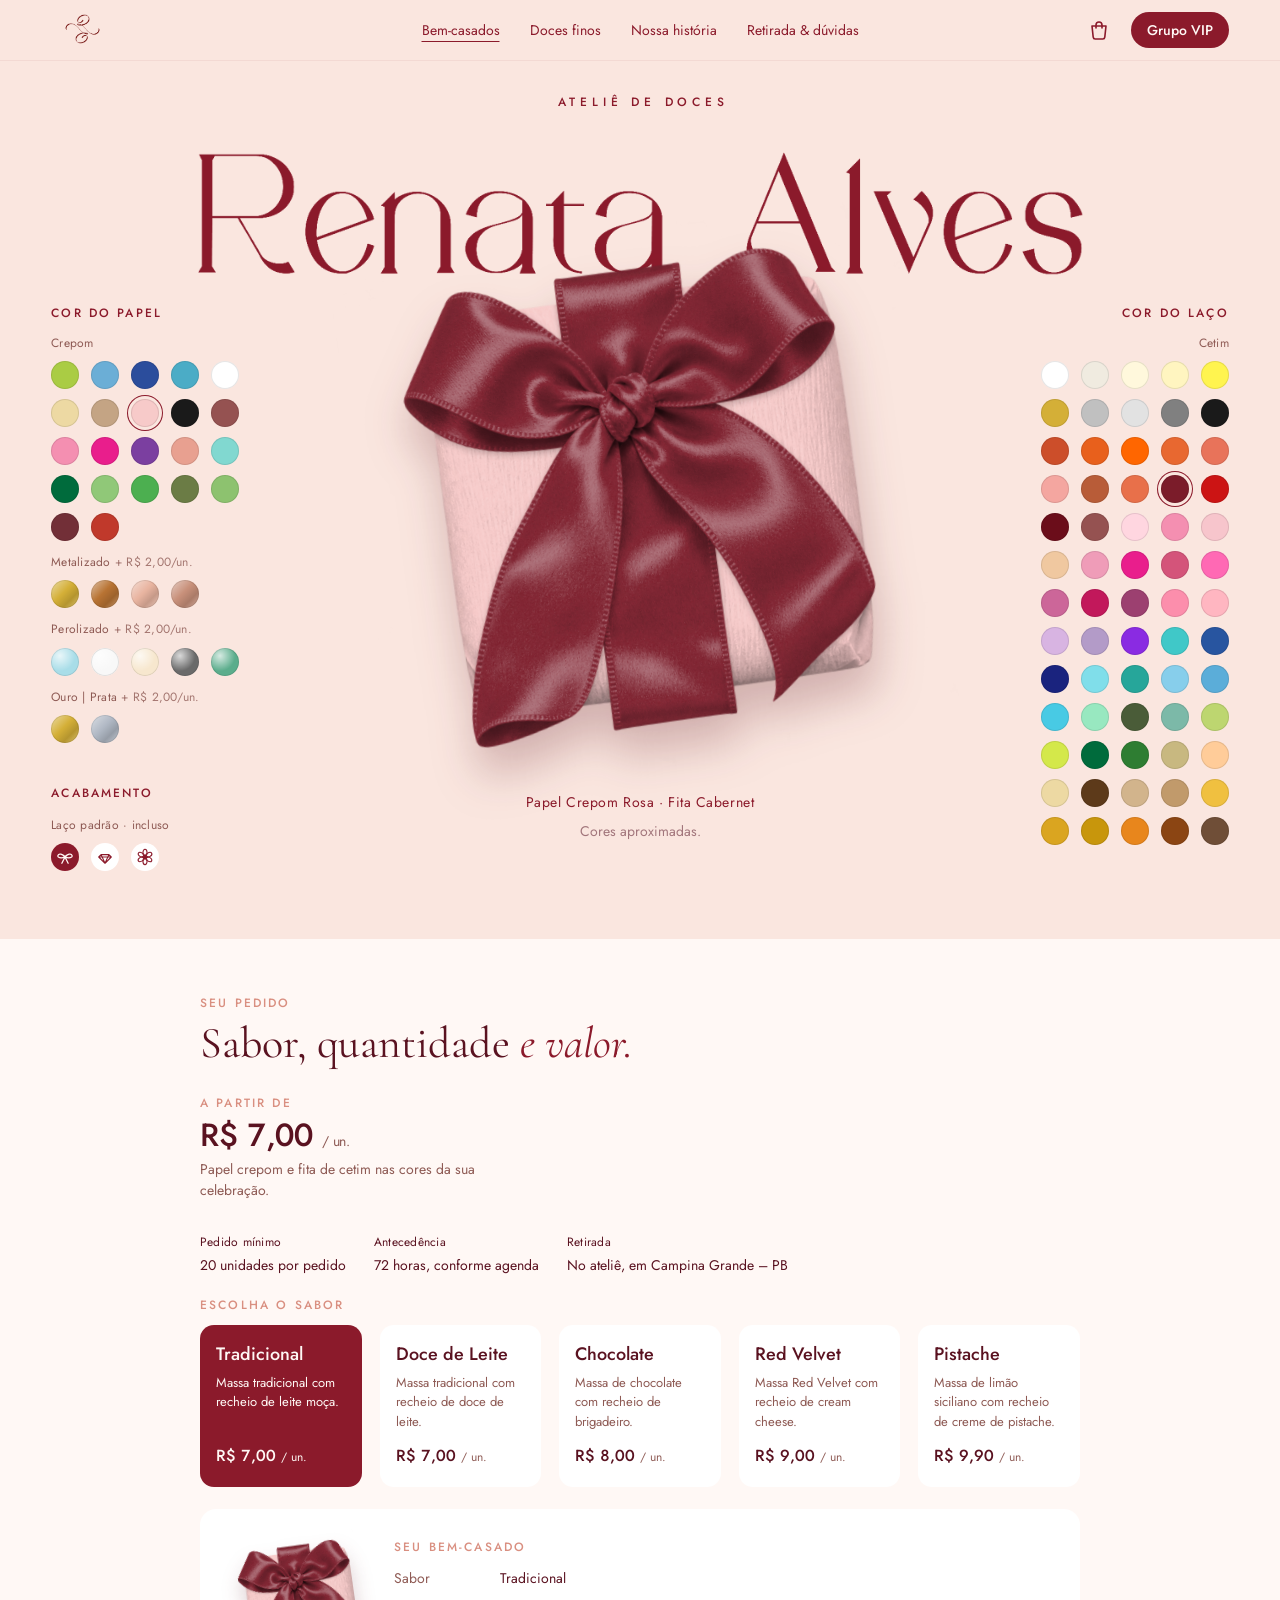
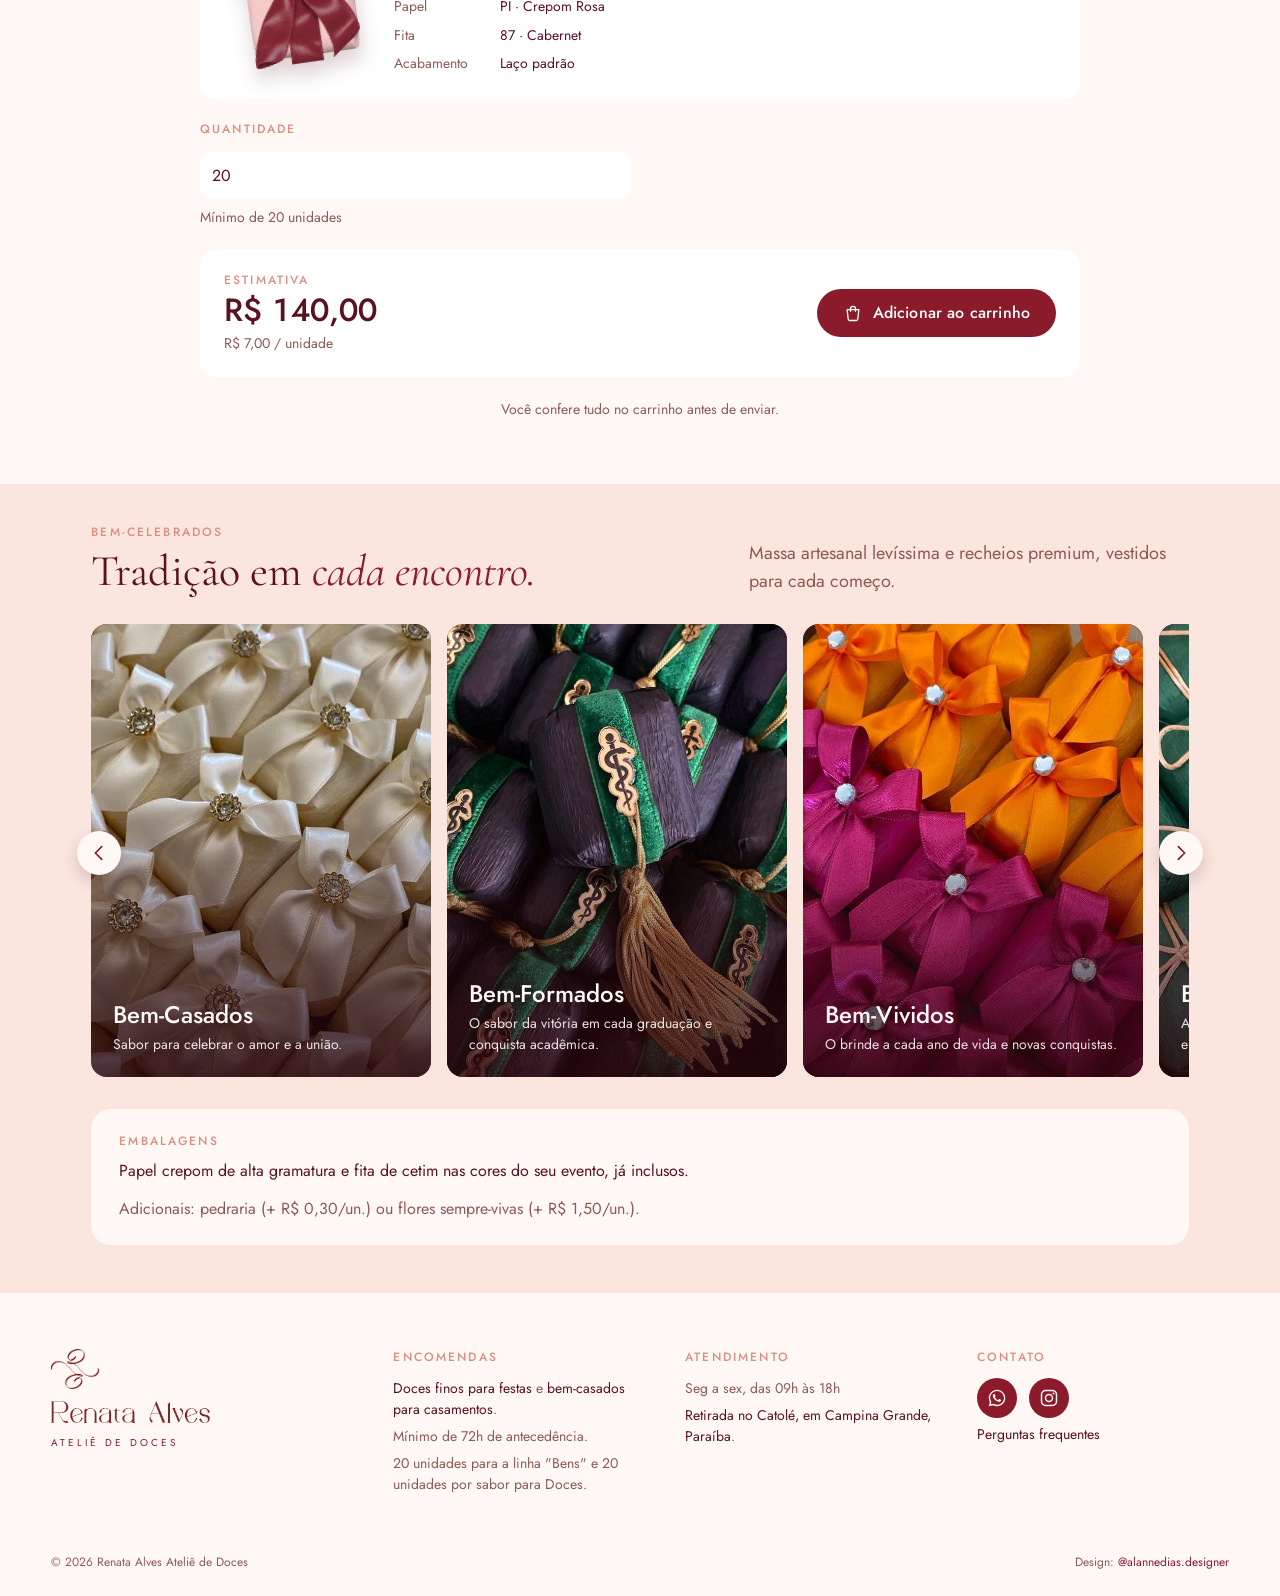
==== commit 4cc7753b: "Restaurar visual do ateliê e concentrar informações no rodapé" ====
--- a/index.html
+++ b/index.html
@@ -42,19 +42,10 @@
 </header>
 
 <main class="page-index">
-  <section class="home-intro" aria-labelledby="home-title">
-    <h1 id="home-title">Doces para festas e casamentos em Campina Grande</h1>
-    <p>Encomende doces finos ou personalize seus bem-casados. A retirada é no ateliê da Renata Alves, no Catolé, em Campina Grande, PB.</p>
-    <div class="home-intro__actions">
-      <a class="button" href="#monte">Montar bem-casados</a>
-      <a class="button home-intro__catalog" href="doces.html">Escolher doces finos</a>
-    </div>
-    <noscript><p><a href="https://wa.me/5583987185735">Encomendar pelo WhatsApp</a></p></noscript>
-  </section>
   <!-- INÍCIO + MONTADOR -->
   <section id="inicio" class="monte">
     <p class="hero-kicker">ATELIÊ DE DOCES</p>
-    <div class="bg-name" aria-hidden="true"><span>Renata Alves</span></div>
+    <h1 class="bg-name"><span>Renata Alves</span></h1>
     <div class="monte-grid" id="monte">
       <aside class="palette paper-side">
         <h2 class="legend">COR DO PAPEL</h2>
@@ -128,14 +119,14 @@
         <div><small>ESTIMATIVA</small><strong id="total">R$ 140,00</strong><span id="unit">R$ 7,00 / unidade</span></div>
         <button class="button" type="submit"><svg class="ico" viewBox="0 0 24 24" aria-hidden="true"><path d="M5 8h14l-1.2 11.2a2 2 0 0 1-2 1.8H8.2a2 2 0 0 1-2-1.8L5 8Z" fill="none" stroke="currentColor" stroke-width="1.6" stroke-linejoin="round"/><path d="M9 10V7a3 3 0 0 1 6 0v3" fill="none" stroke="currentColor" stroke-width="1.6" stroke-linecap="round"/></svg> Adicionar ao carrinho</button>
       </div>
-      <p class="form-note">Confira o pedido no carrinho e envie a solicitação pelo WhatsApp para confirmar a data.</p>
+      <p class="form-note">Você confere tudo no carrinho antes de enviar.</p>
     </form>
   </section>
 
 <section id="bens" class="bens section">
     <div class="section-heading">
-      <div><span class="eyebrow">BEM-CELEBRADOS</span><h2>Bem-casados para <em>casamentos e celebrações.</em></h2></div>
-      <div class="heading-text"><p>Escolha entre sabores como tradicional, doce de leite, chocolate, red velvet e pistache. Personalize o papel e a fita com as cores do evento.</p></div>
+      <div><span class="eyebrow">BEM-CELEBRADOS</span><h2>Tradição em <em>cada encontro.</em></h2></div>
+      <div class="heading-text"><p>Massa artesanal levíssima e recheios premium, vestidos para cada começo.</p></div>
     </div>
     <div class="linhas-wrap">
       <div class="linhas" id="linhas"></div>
@@ -165,13 +156,14 @@
     </a>
     <div class="foot-col">
       <h4>Encomendas</h4>
+      <p><a href="doces.html">Doces finos para festas</a> e <a href="./#monte">bem-casados para casamentos</a>.</p>
       <p>Mínimo de 72h de antecedência.</p>
       <p>20 unidades para a linha "Bens" e 20 unidades por sabor para Doces.</p>
     </div>
     <div class="foot-col">
       <h4>Atendimento</h4>
       <p>Seg a sex, das 09h às 18h</p>
-      <p>Campina Grande – PB</p>
+      <p><a href="faq.html">Retirada no Catolé, em Campina Grande, Paraíba</a>.</p>
     </div>
     <div class="foot-col">
       <h4>Contato</h4>
--- a/style.css
+++ b/style.css
@@ -908,53 +908,4 @@
 body .foot-bottom a:hover{text-decoration:underline}
 @media (max-width:980px){.center-word{width:min(92%,380px)}.center-brand p{font-size:12px}}
 
-
-.home-intro {
-  width: min(760px, calc(100% - 40px));
-  margin: 0 auto;
-  padding: clamp(28px, 5vw, 54px) 0 clamp(26px, 4vw, 44px);
-  text-align: center;
-}
-
-.home-intro h1 {
-  margin: 0;
-  color: var(--ink);
-  font: 400 clamp(32px, 5vw, 54px)/1.05 var(--display);
-}
-
-.home-intro p {
-  max-width: 54ch;
-  margin: 12px auto 0;
-  color: var(--muted);
-  line-height: 1.55;
-}
-
-.home-intro__actions {
-  display: flex;
-  flex-wrap: wrap;
-  justify-content: center;
-  gap: 10px;
-  margin-top: 20px;
-}
-
-.home-intro .home-intro__catalog {
-  border: 1px solid var(--red);
-  background: transparent;
-  color: var(--red);
-}
-
-.home-intro .home-intro__catalog:hover {
-  background: var(--red);
-  color: #fff;
-}
-
-#inicio, #monte, #pedido-form {
-  scroll-margin-top: 80px;
-}
-
-@media (max-width: 560px) {
-  .home-intro .button {
-    min-height: 44px;
-    padding-inline: 16px;
-  }
-}
+#monte { scroll-margin-top: 84px; }
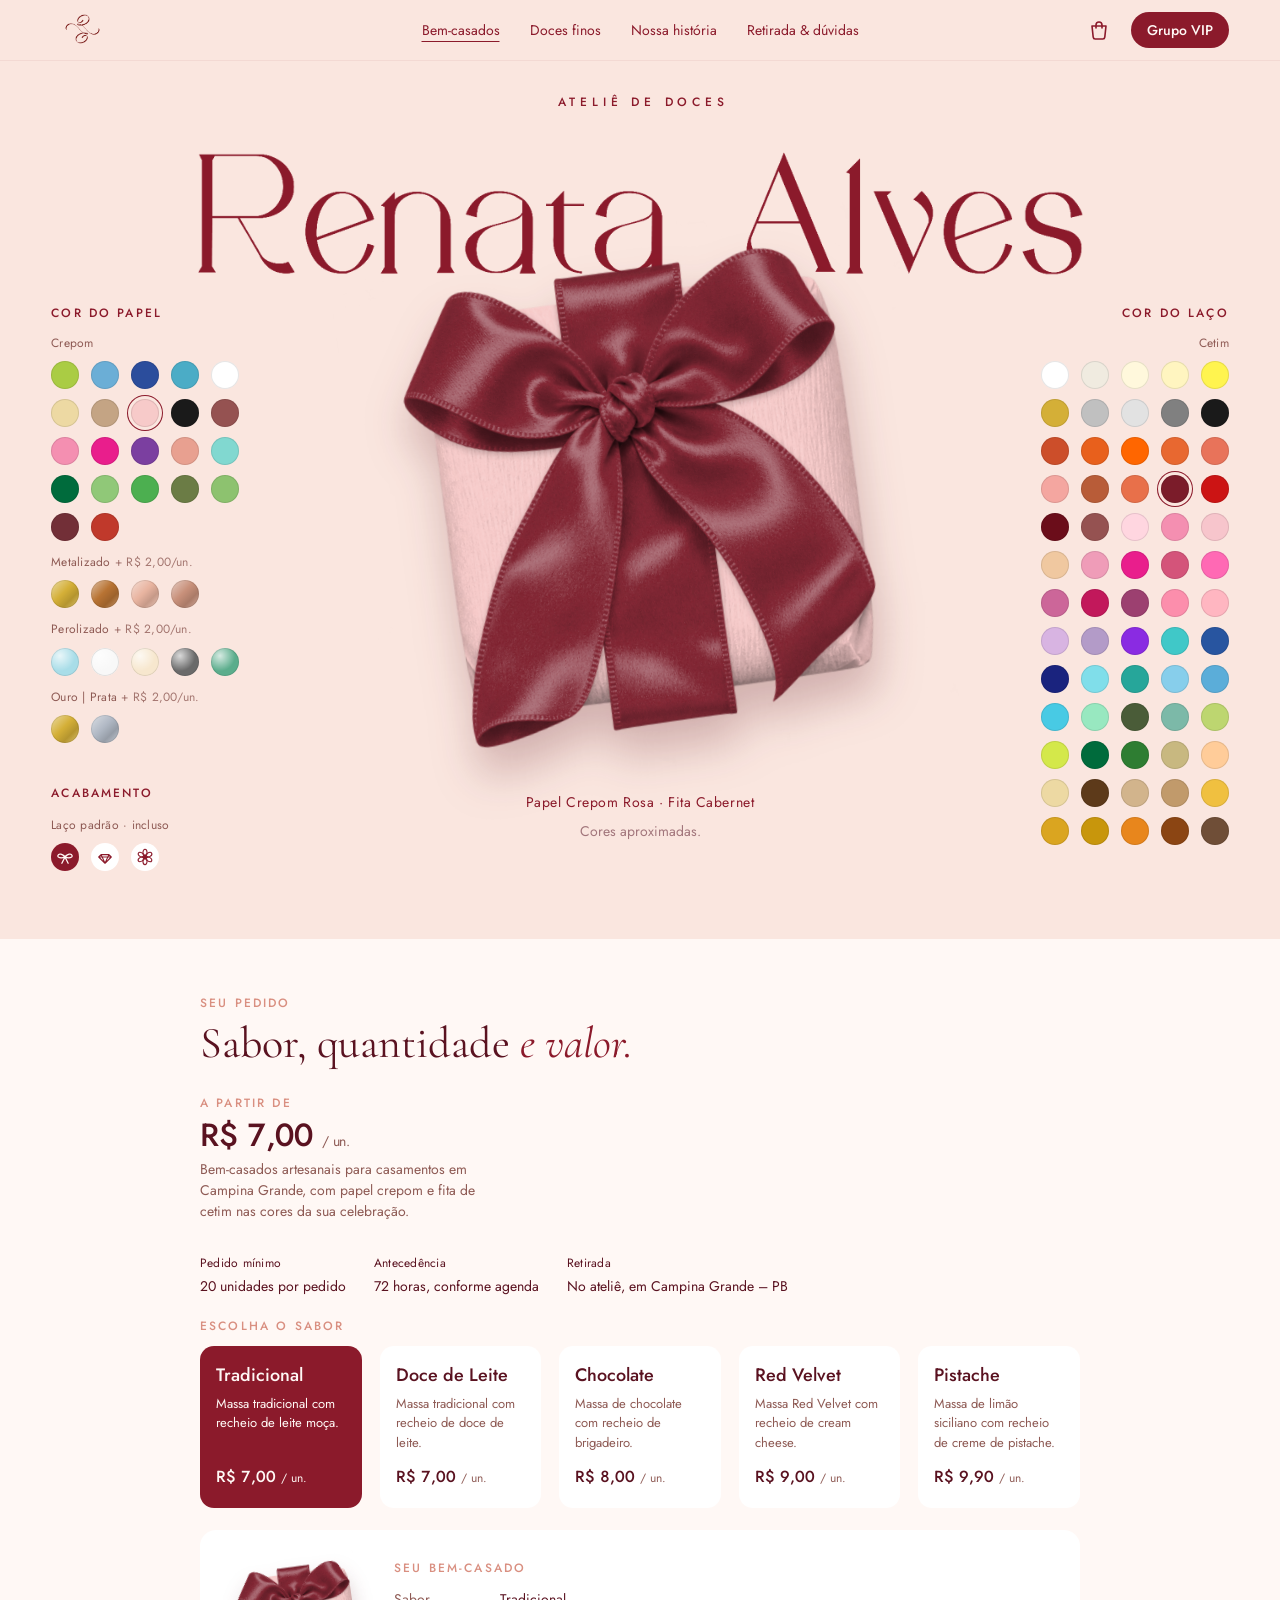
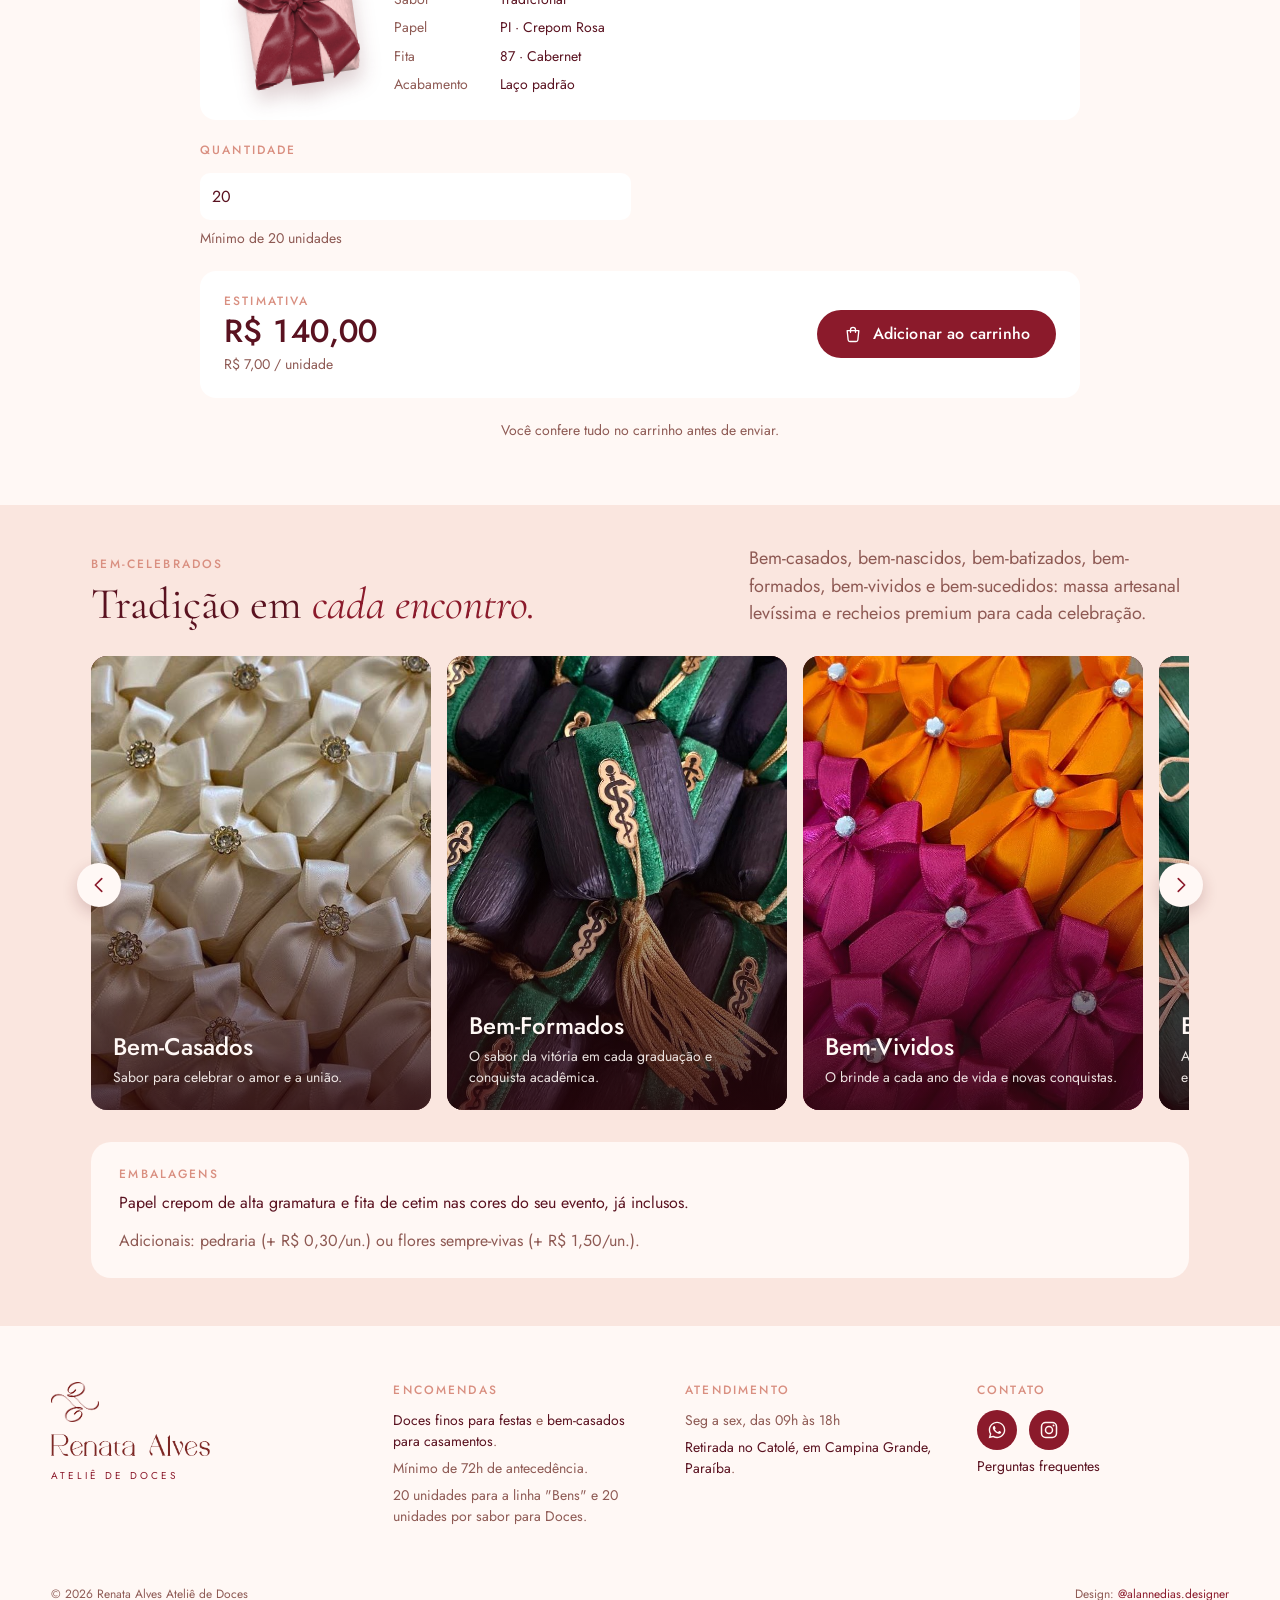
==== commit 9b824c27: "Improve local SEO and machine-readable page content" ====
--- a/index.html
+++ b/index.html
@@ -3,15 +3,15 @@
 <head>
 <meta charset="utf-8">
 <meta name="viewport" content="width=device-width,initial-scale=1,viewport-fit=cover">
-<title>Doces para festas e casamentos em Campina Grande | Renata Alves</title>
-<meta name="description" content="Doces finos e bem-casados personalizados para festas e casamentos em Campina Grande, Paraíba. Monte sua encomenda e retire no ateliê, no Catolé.">
+<title>Bem-casados personalizados em Campina Grande | Renata Alves</title>
+<meta name="description" content="Encomende bem-casados para casamento em Campina Grande, a partir de R$ 7 por unidade. Escolha sabor, papel e laço. Retirada no Catolé.">
 <link rel="canonical" href="https://www.renataalvesdoces.com.br/">
 <meta name="robots" content="index,follow,max-image-preview:large">
 <meta property="og:type" content="website">
 <meta property="og:locale" content="pt_BR">
 <meta property="og:site_name" content="Renata Alves Ateliê de Doces">
-<meta property="og:title" content="Doces para festas e casamentos em Campina Grande | Renata Alves">
-<meta property="og:description" content="Doces finos e bem-casados personalizados para festas e casamentos em Campina Grande, Paraíba. Monte sua encomenda e retire no ateliê, no Catolé.">
+<meta property="og:title" content="Bem-casados personalizados em Campina Grande | Renata Alves">
+<meta property="og:description" content="Encomende bem-casados para casamento em Campina Grande, a partir de R$ 7 por unidade. Escolha sabor, papel e laço. Retirada no Catolé.">
 <meta property="og:url" content="https://www.renataalvesdoces.com.br/">
 <meta property="og:image" content="https://www.renataalvesdoces.com.br/assets/fotos/bemcasado-1.jpg">
 <meta property="og:image:alt" content="Bem-casado do Ateliê de Doces Renata Alves">
@@ -24,6 +24,16 @@
 <link rel="preconnect" href="https://fonts.gstatic.com" crossorigin>
 <link rel="stylesheet" href="https://fonts.googleapis.com/css2?family=Cormorant+Garamond:ital,wght@0,400;0,500;0,600;1,400;1,500&family=Jost:wght@300;400;500&display=swap">
 <link rel="stylesheet" href="style.css">
+
+<!-- Google Analytics 4 -->
+<script async src="https://www.googletagmanager.com/gtag/js?id=G-GMQV52F554"></script>
+<script>
+  window.dataLayer = window.dataLayer || [];
+  function gtag(){dataLayer.push(arguments);}
+  gtag('js', new Date());
+  gtag('config', 'G-GMQV52F554');
+</script>
+<script type="application/ld+json">{"@context":"https://schema.org","@type":"WebPage","@id":"https://www.renataalvesdoces.com.br/#webpage","url":"https://www.renataalvesdoces.com.br/","name":"Bem-casados personalizados em Campina Grande | Renata Alves","description":"Encomende bem-casados para casamento em Campina Grande, a partir de R$ 7 por unidade. Escolha sabor, papel e laço. Retirada no Catolé.","about":{"@id":"https://www.renataalvesdoces.com.br/#atelie"},"inLanguage":"pt-BR"}</script>
 </head>
 <body>
 <header class="top">
@@ -85,7 +95,7 @@
       <div class="hero-price">
         <p class="from">a partir de</p>
         <p class="amount">R$ 7,00 <span>/ un.</span></p>
-        <p class="hero-desc">Papel crepom e fita de cetim nas cores da sua celebração.</p>
+        <p class="hero-desc">Bem-casados artesanais para casamentos em Campina Grande, com papel crepom e fita de cetim nas cores da sua celebração.</p>
       </div>
       <dl class="hero-info">
         <div><dt>Pedido mínimo</dt><dd>20 unidades por pedido</dd></div>
@@ -126,7 +136,7 @@
 <section id="bens" class="bens section">
     <div class="section-heading">
       <div><span class="eyebrow">BEM-CELEBRADOS</span><h2>Tradição em <em>cada encontro.</em></h2></div>
-      <div class="heading-text"><p>Massa artesanal levíssima e recheios premium, vestidos para cada começo.</p></div>
+      <div class="heading-text"><p>Bem-casados, bem-nascidos, bem-batizados, bem-formados, bem-vividos e bem-sucedidos: massa artesanal levíssima e recheios premium para cada celebração.</p></div>
     </div>
     <div class="linhas-wrap">
       <div class="linhas" id="linhas"></div>
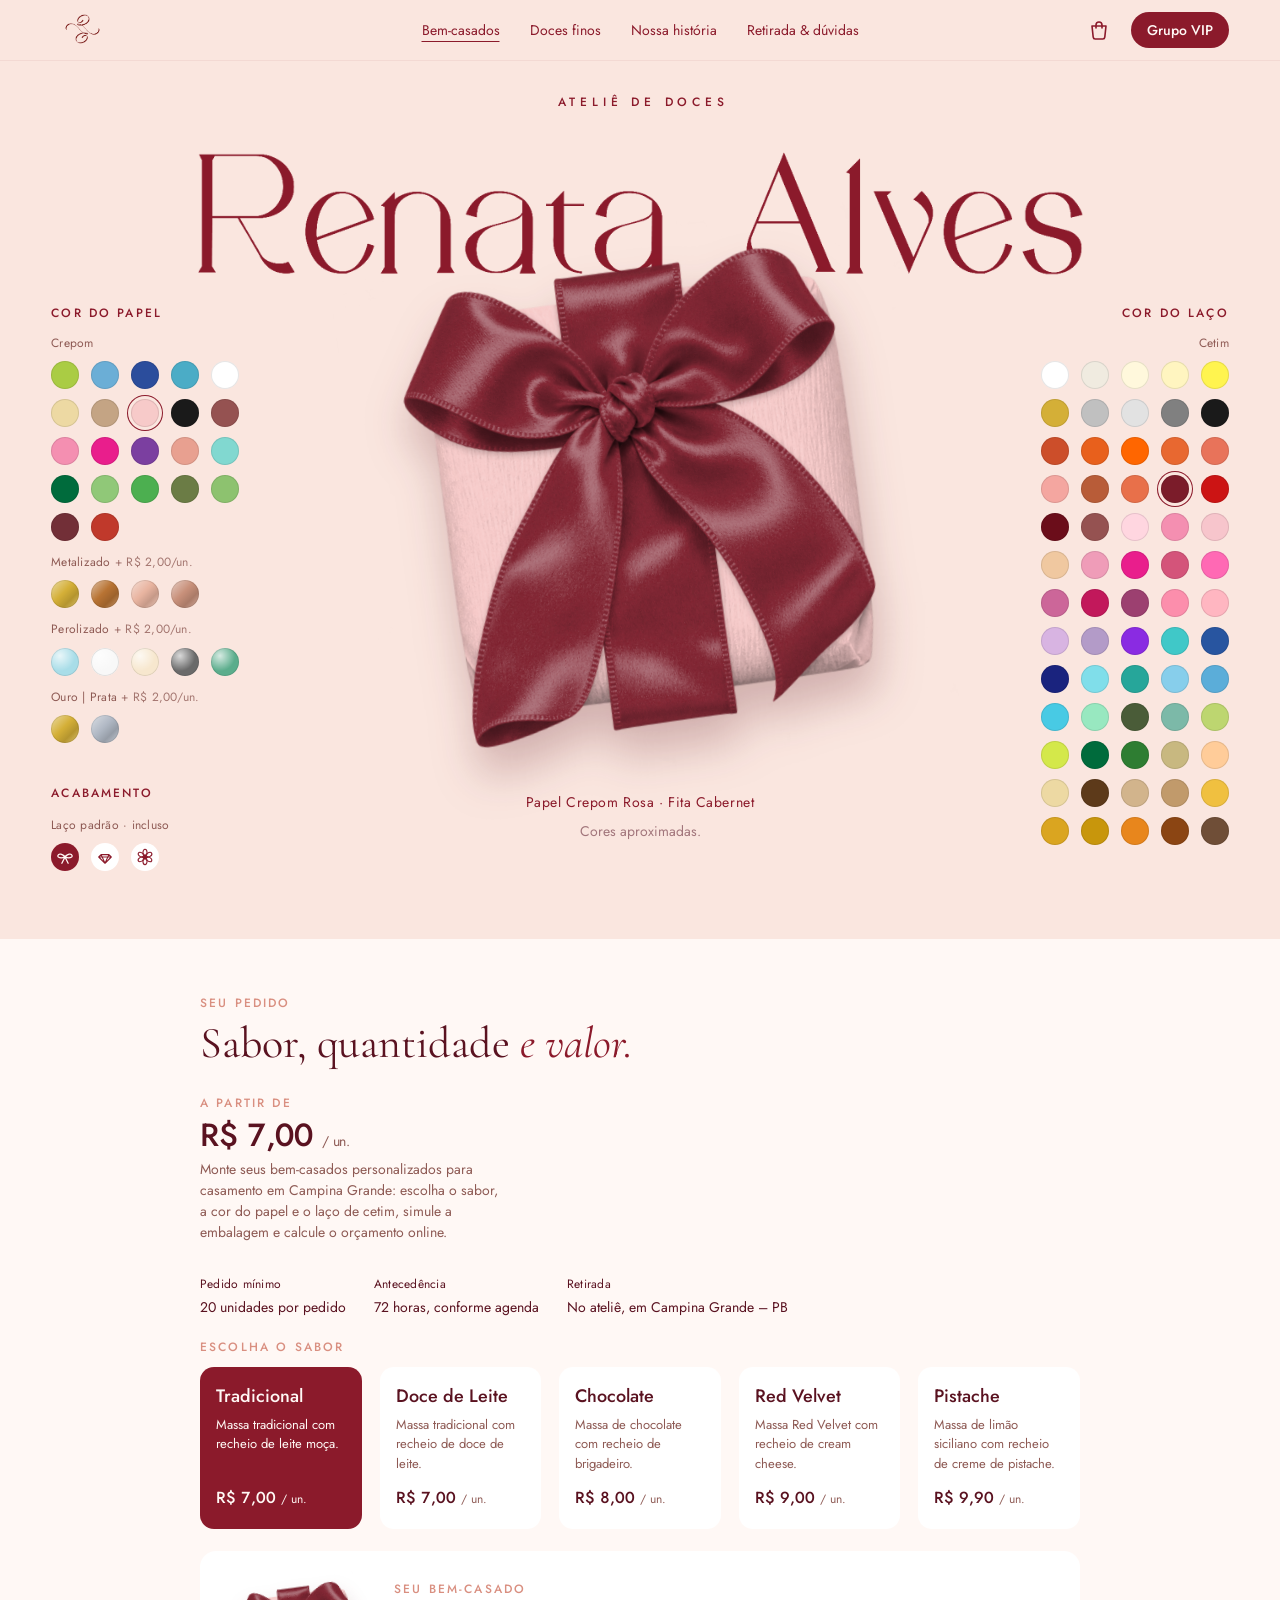
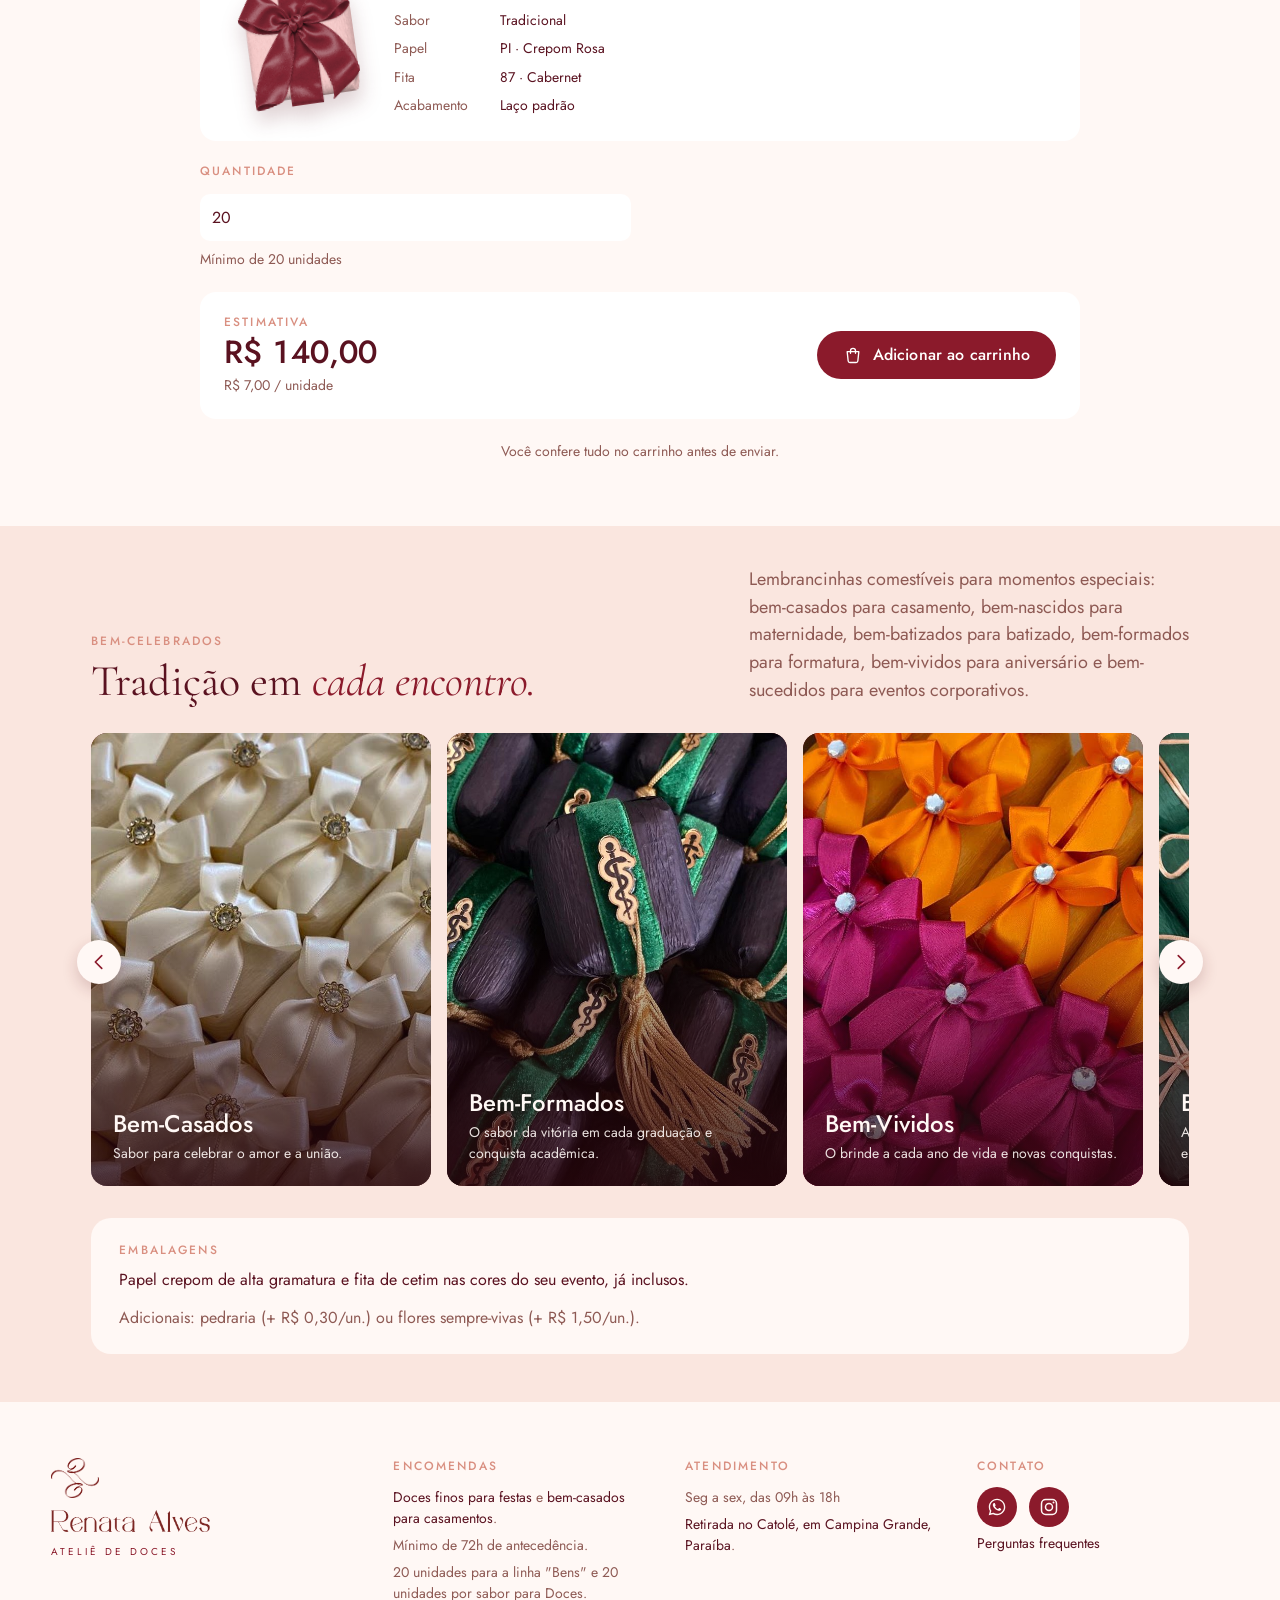
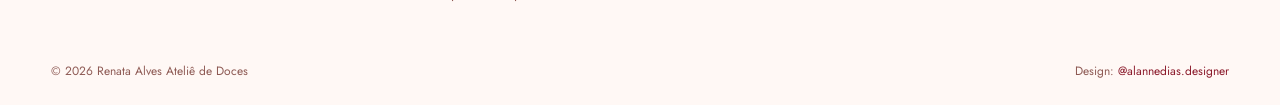
==== commit cd8e1f2e: "Expand local search intent and customer questions" ====
--- a/index.html
+++ b/index.html
@@ -95,7 +95,7 @@
       <div class="hero-price">
         <p class="from">a partir de</p>
         <p class="amount">R$ 7,00 <span>/ un.</span></p>
-        <p class="hero-desc">Bem-casados artesanais para casamentos em Campina Grande, com papel crepom e fita de cetim nas cores da sua celebração.</p>
+        <p class="hero-desc">Monte seus bem-casados personalizados para casamento em Campina Grande: escolha o sabor, a cor do papel e o laço de cetim, simule a embalagem e calcule o orçamento online.</p>
       </div>
       <dl class="hero-info">
         <div><dt>Pedido mínimo</dt><dd>20 unidades por pedido</dd></div>
@@ -136,7 +136,7 @@
 <section id="bens" class="bens section">
     <div class="section-heading">
       <div><span class="eyebrow">BEM-CELEBRADOS</span><h2>Tradição em <em>cada encontro.</em></h2></div>
-      <div class="heading-text"><p>Bem-casados, bem-nascidos, bem-batizados, bem-formados, bem-vividos e bem-sucedidos: massa artesanal levíssima e recheios premium para cada celebração.</p></div>
+      <div class="heading-text"><p>Lembrancinhas comestíveis para momentos especiais: bem-casados para casamento, bem-nascidos para maternidade, bem-batizados para batizado, bem-formados para formatura, bem-vividos para aniversário e bem-sucedidos para eventos corporativos.</p></div>
     </div>
     <div class="linhas-wrap">
       <div class="linhas" id="linhas"></div>
